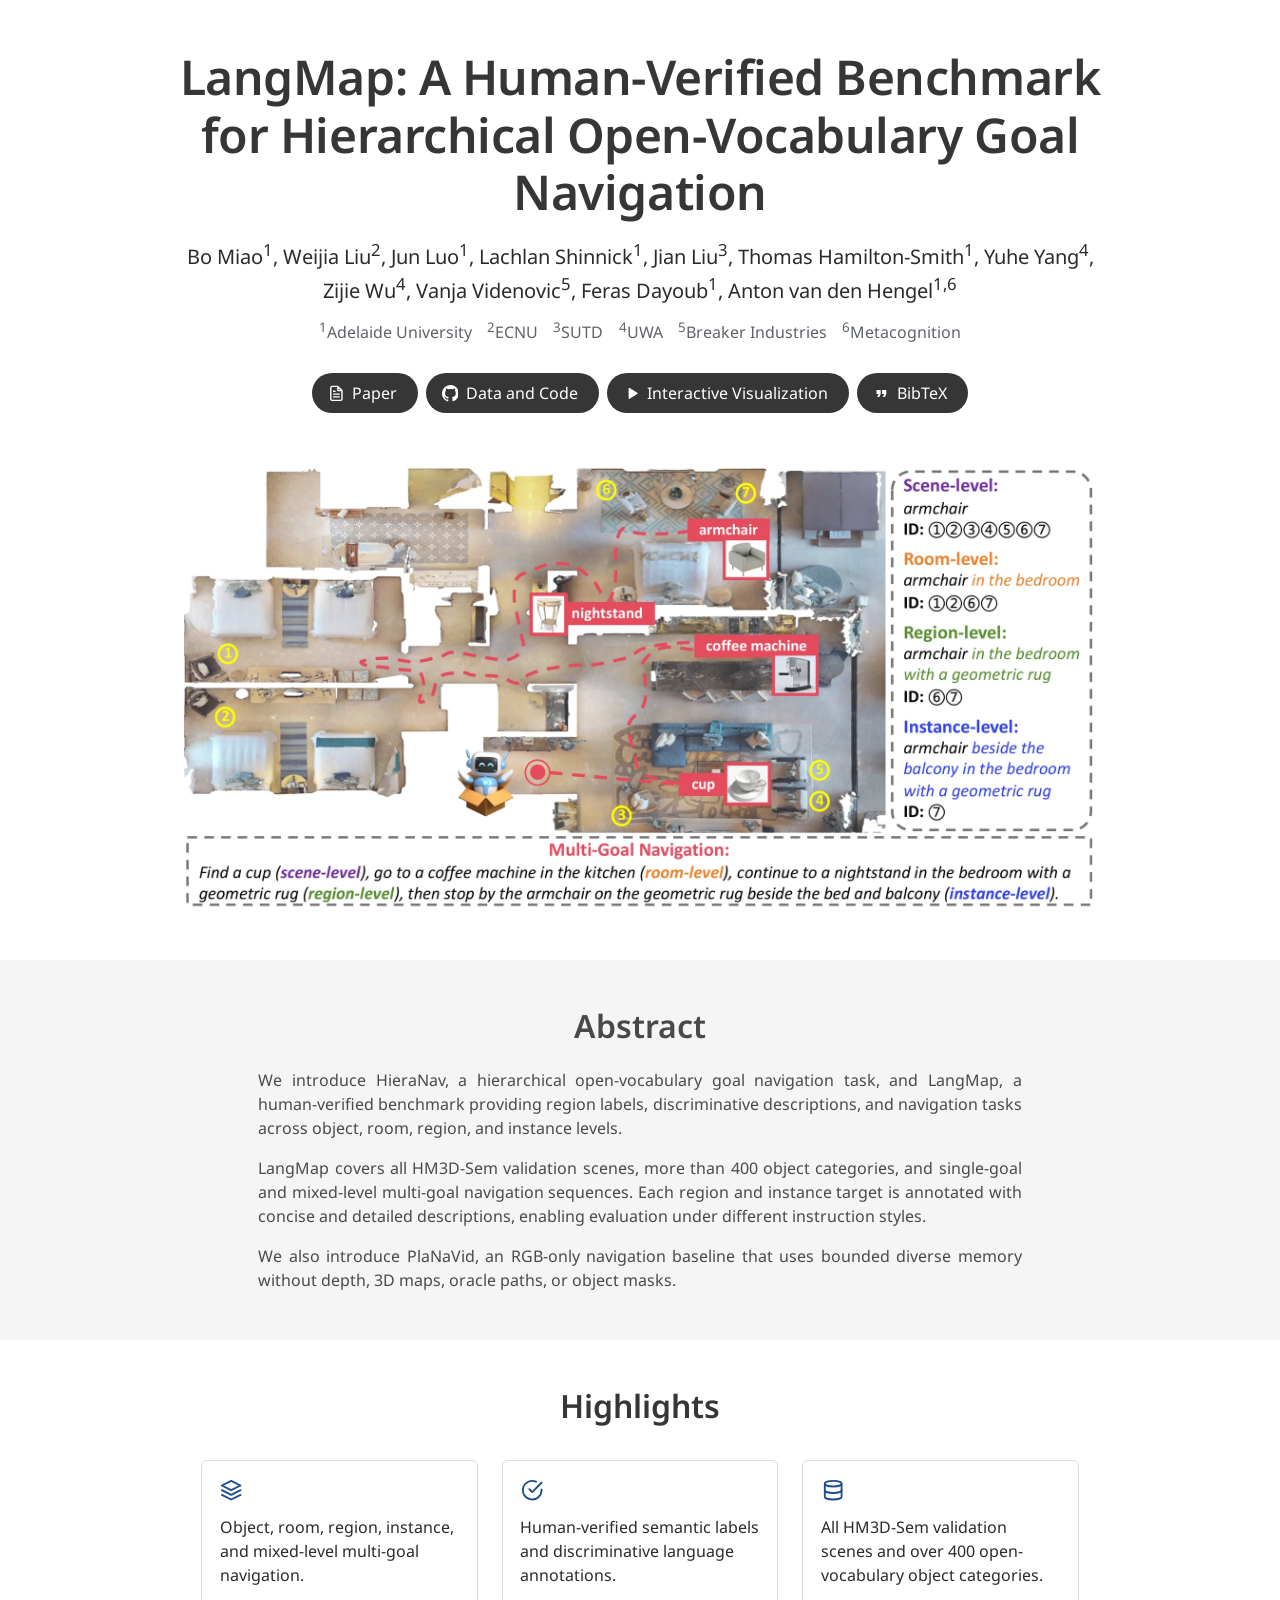
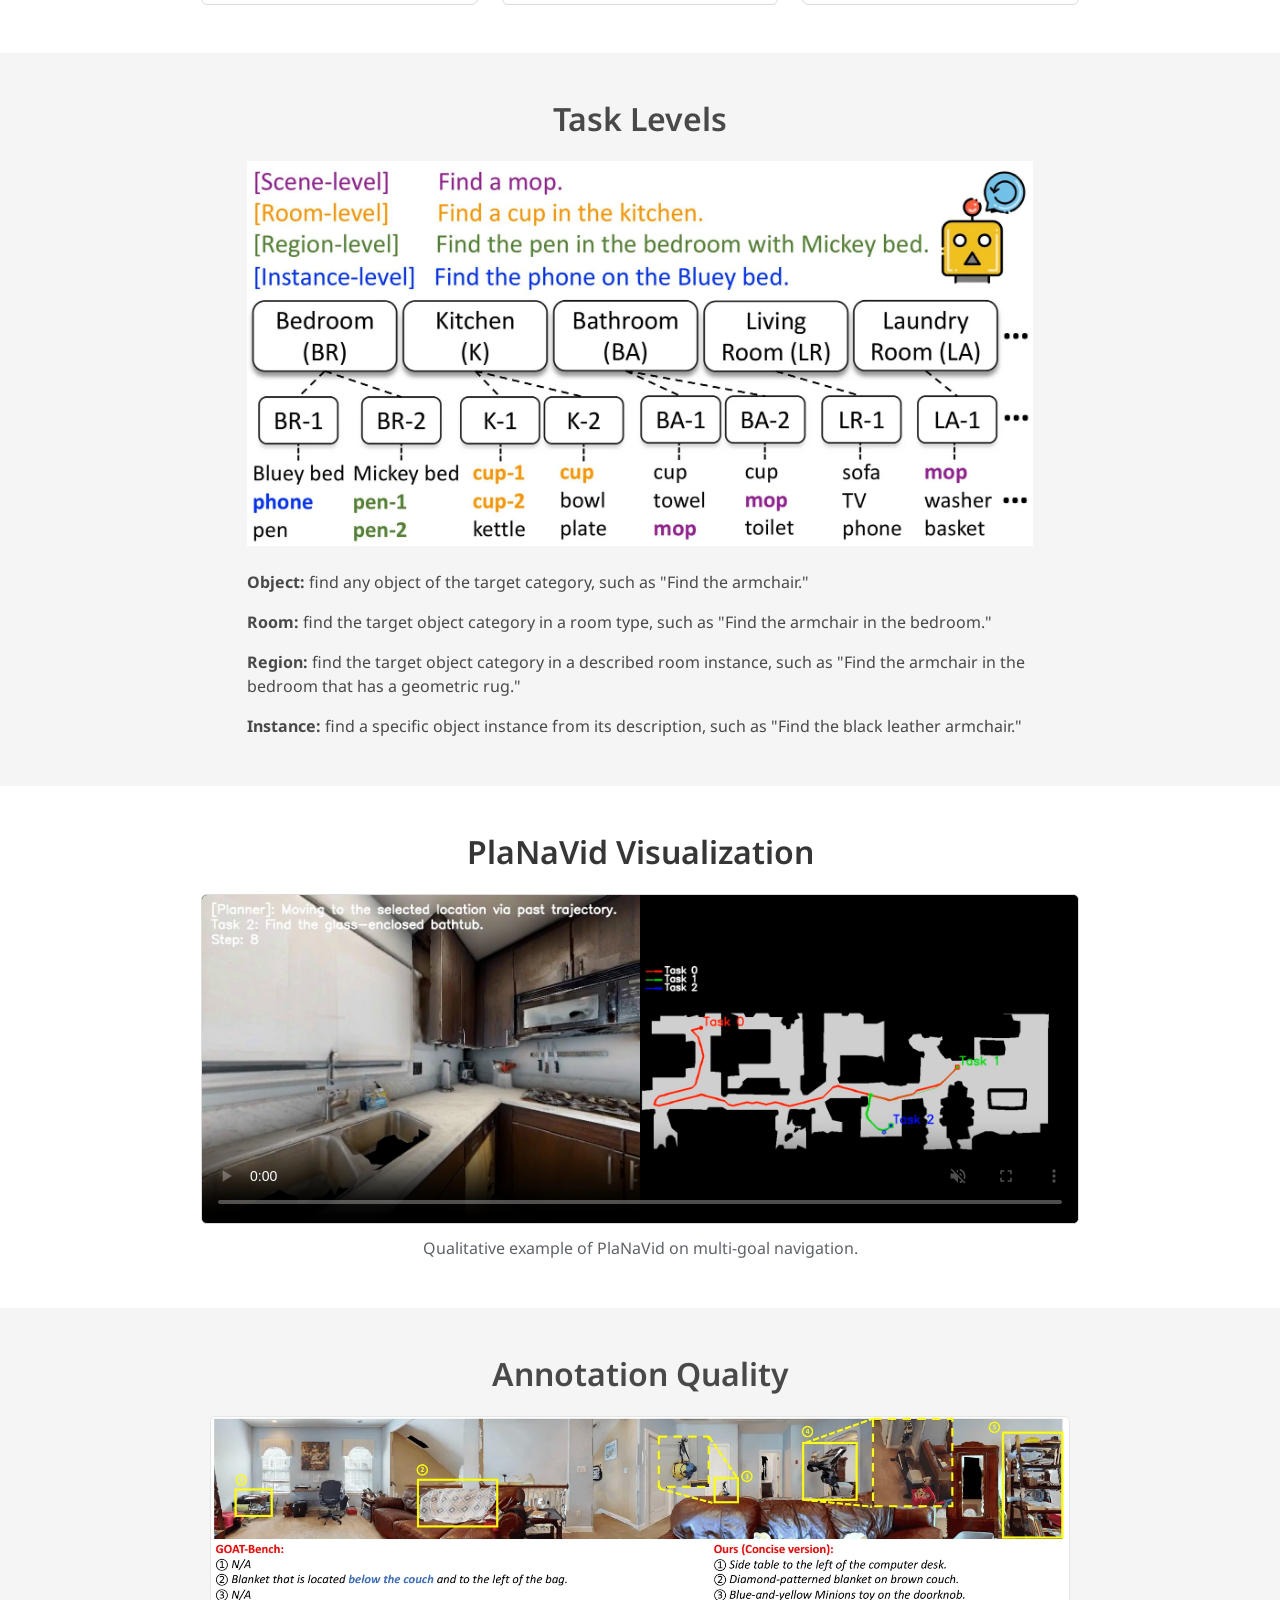
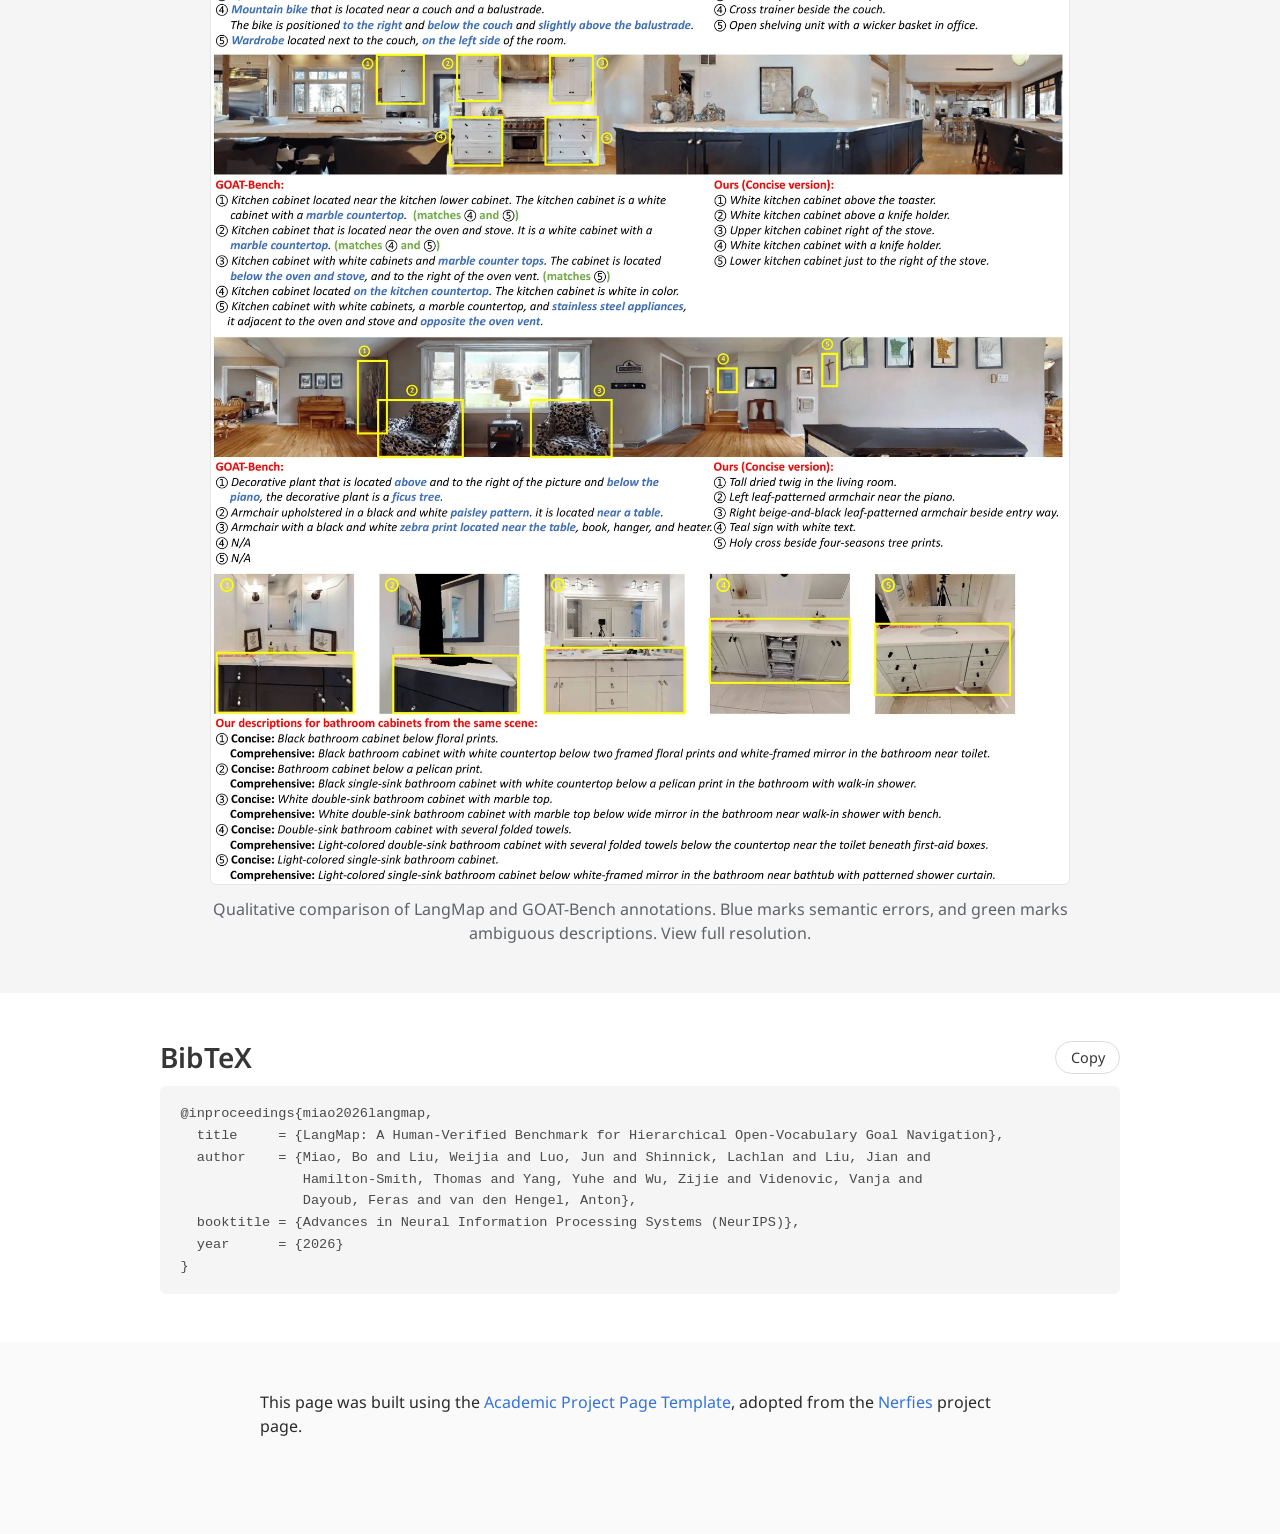
==== LangMap/index.html @ 851e7e98 "LangMap: use the camera-ready framework figure" ====
<!DOCTYPE html>
<html lang="en">
<head>
  <!-- Google Analytics (GA4) -->
  <script async src="https://www.googletagmanager.com/gtag/js?id=G-L6Q7L7H17G"></script>
  <script>
    window.dataLayer = window.dataLayer || [];
    function gtag(){dataLayer.push(arguments);}
    gtag('js', new Date());
    gtag('config', 'G-L6Q7L7H17G');
  </script>

  <meta charset="utf-8">
  <meta name="viewport" content="width=device-width, initial-scale=1">
  <meta name="description" content="LangMap (NeurIPS 2026) is a human-verified benchmark for hierarchical open-vocabulary goal navigation across object, room, region, and instance levels.">
  <meta name="keywords" content="LangMap, HieraNav, hierarchical goal navigation, open-vocabulary navigation, embodied AI, visual navigation, HM3D, NeurIPS 2026">
  <link rel="canonical" href="https://bo-miao.github.io/LangMap/">
  <meta property="og:type" content="website">
  <meta property="og:title" content="LangMap: A Human-Verified Benchmark for Hierarchical Open-Vocabulary Goal Navigation">
  <meta property="og:description" content="NeurIPS 2026. Human-verified language annotations and navigation tasks for hierarchical open-vocabulary goal navigation.">
  <meta property="og:url" content="https://bo-miao.github.io/LangMap/">
  <meta property="og:image" content="https://bo-miao.github.io/LangMap/static/images/og_langmap.jpg">
  <meta property="og:image:width" content="1200">
  <meta property="og:image:height" content="630">
  <meta name="twitter:title" content="LangMap: A Human-Verified Benchmark for Hierarchical Open-Vocabulary Goal Navigation">
  <meta name="twitter:description" content="NeurIPS 2026. Human-verified language annotations and navigation tasks for hierarchical open-vocabulary goal navigation.">
  <meta name="twitter:image" content="https://bo-miao.github.io/LangMap/static/images/og_langmap.jpg">
  <meta name="twitter:card" content="summary_large_image">

  <title>LangMap: A Human-Verified Benchmark for Hierarchical Open-Vocabulary Goal Navigation</title>
  <link href="https://fonts.googleapis.com/css?family=Google+Sans|Noto+Sans|Castoro" rel="stylesheet">
  <link rel="stylesheet" href="static/css/bulma.min.css">
  <link rel="stylesheet" href="static/css/index.css">
</head>
<body>
  <section class="hero publication-header">
    <div class="hero-body">
      <div class="container is-max-desktop">
        <div class="columns is-centered">
          <div class="column has-text-centered">
            <h1 class="title is-1 publication-title">LangMap: A Human-Verified Benchmark for Hierarchical Open-Vocabulary Goal Navigation</h1>

            <div class="is-size-5 publication-authors">
              <span class="author-block">Bo Miao<sup>1</sup>,</span>
              <span class="author-block">Weijia Liu<sup>2</sup>,</span>
              <span class="author-block">Jun Luo<sup>1</sup>,</span>
              <span class="author-block">Lachlan Shinnick<sup>1</sup>,</span>
              <span class="author-block">Jian Liu<sup>3</sup>,</span>
              <span class="author-block">Thomas Hamilton-Smith<sup>1</sup>,</span>
              <span class="author-block">Yuhe Yang<sup>4</sup>,</span>
              <span class="author-block">Zijie Wu<sup>4</sup>,</span>
              <span class="author-block">Vanja Videnovic<sup>5</sup>,</span>
              <span class="author-block">Feras Dayoub<sup>1</sup>,</span>
              <span class="author-block">Anton van den Hengel<sup>1,6</sup></span>
            </div>

            <div class="is-size-6 publication-authors affiliations">
              <span class="author-block"><sup>1</sup>Adelaide University</span>
              <span class="author-block"><sup>2</sup>ECNU</span>
              <span class="author-block"><sup>3</sup>SUTD</span>
              <span class="author-block"><sup>4</sup>UWA</span>
              <span class="author-block"><sup>5</sup>Breaker Industries</span>
              <span class="author-block"><sup>6</sup>Metacognition</span>
            </div>

            <div class="publication-links">
              <span class="link-block">
                <a href="https://arxiv.org/abs/2602.02220" target="_blank" rel="noopener" class="button is-normal is-rounded is-dark">
                  <span class="icon"><svg viewBox="0 0 24 24" aria-hidden="true"><path fill="none" stroke="currentColor" stroke-width="2" stroke-linecap="round" stroke-linejoin="round" d="M14 2H6a2 2 0 0 0-2 2v16a2 2 0 0 0 2 2h12a2 2 0 0 0 2-2V8zM14 2v6h6M16 13H8M16 17H8M10 9H8"/></svg></span>
                  <span>Paper</span>
                </a>
              </span>
              <span class="link-block">
                <a href="https://github.com/bo-miao/LangMap" target="_blank" rel="noopener" class="button is-normal is-rounded is-dark">
                  <span class="icon"><svg viewBox="0 0 16 16" aria-hidden="true"><path fill="currentColor" d="M8 0C3.58 0 0 3.58 0 8c0 3.54 2.29 6.53 5.47 7.59.4.07.55-.17.55-.38 0-.19-.01-.82-.01-1.49-2.01.37-2.53-.49-2.69-.94-.09-.23-.48-.94-.82-1.13-.28-.15-.68-.52-.01-.53.63-.01 1.08.58 1.23.82.72 1.21 1.87.87 2.33.66.07-.52.28-.87.51-1.07-1.78-.2-3.64-.89-3.64-3.95 0-.87.31-1.59.82-2.15-.08-.2-.36-1.02.08-2.12 0 0 .67-.21 2.2.82.64-.18 1.32-.27 2-.27.68 0 1.36.09 2 .27 1.53-1.04 2.2-.82 2.2-.82.44 1.1.16 1.92.08 2.12.51.56.82 1.27.82 2.15 0 3.07-1.87 3.75-3.65 3.95.29.25.54.73.54 1.48 0 1.07-.01 1.93-.01 2.2 0 .21.15.46.55.38A8.013 8.013 0 0 0 16 8c0-4.42-3.58-8-8-8Z"/></svg></span>
                  <span>Data and Code</span>
                </a>
              </span>
              <span class="link-block">
                <a href="https://huggingface.co/spaces/bo-miao/LangMap" target="_blank" rel="noopener" class="button is-normal is-rounded is-dark">
                  <span class="icon"><svg viewBox="0 0 24 24" aria-hidden="true"><path fill="currentColor" d="M8 5.14v13.72a1 1 0 0 0 1.52.85l10.9-6.86a1 1 0 0 0 0-1.7L9.52 4.29A1 1 0 0 0 8 5.14Z"/></svg></span>
                  <span>Interactive Visualization</span>
                </a>
              </span>
              <span class="link-block">
                <a href="#BibTeX" class="button is-normal is-rounded is-dark">
                  <span class="icon"><svg viewBox="0 0 24 24" aria-hidden="true"><path fill="currentColor" d="M6 17h3l2-4V7H5v6h3l-2 4Zm8 0h3l2-4V7h-6v6h3l-2 4Z"/></svg></span>
                  <span>BibTeX</span>
                </a>
              </span>
            </div>
          </div>
        </div>
      </div>
    </div>
  </section>

  <section class="hero teaser">
    <div class="container is-max-desktop">
      <div class="hero-body">
        <img src="./static/images/hieranav_framework.webp" class="interpolation-image" width="1920" height="938" alt="LangMap and HieraNav benchmark framework">
      </div>
    </div>
  </section>

  <section class="section hero is-light">
    <div class="container is-max-desktop">
      <div class="columns is-centered has-text-centered">
        <div class="column is-four-fifths">
          <h2 class="title is-3">Abstract</h2>
          <div class="content has-text-justified">
            <p>
              We introduce HieraNav, a hierarchical open-vocabulary goal navigation task, and LangMap, a human-verified benchmark providing region labels, discriminative descriptions, and navigation tasks across object, room, region, and instance levels.
            </p>
            <p>
              LangMap covers all HM3D-Sem validation scenes, more than 400 object categories, and single-goal and mixed-level multi-goal navigation sequences. Each region and instance target is annotated with concise and detailed descriptions, enabling evaluation under different instruction styles.
            </p>
            <p>
              We also introduce PlaNaVid, an RGB-only navigation baseline that uses bounded diverse memory without depth, 3D maps, oracle paths, or object masks.
            </p>
          </div>
        </div>
      </div>
    </div>
  </section>

  <section class="section">
    <div class="container is-max-desktop">
      <div class="columns is-centered has-text-centered">
        <div class="column is-11">
          <h2 class="title is-3">Highlights</h2>
          <div class="columns highlight-grid">
            <div class="column">
              <div class="highlight-item">
                <span class="icon"><svg viewBox="0 0 24 24" aria-hidden="true"><path fill="none" stroke="currentColor" stroke-width="2" stroke-linecap="round" stroke-linejoin="round" d="m12 2 10 5-10 5L2 7l10-5ZM2 17l10 5 10-5M2 12l10 5 10-5"/></svg></span>
                <p>Object, room, region, instance, and mixed-level multi-goal navigation.</p>
              </div>
            </div>
            <div class="column">
              <div class="highlight-item">
                <span class="icon"><svg viewBox="0 0 24 24" aria-hidden="true"><path fill="none" stroke="currentColor" stroke-width="2" stroke-linecap="round" stroke-linejoin="round" d="M22 11.08V12a10 10 0 1 1-5.93-9.14M22 4 12 14.01l-3-3"/></svg></span>
                <p>Human-verified semantic labels and discriminative language annotations.</p>
              </div>
            </div>
            <div class="column">
              <div class="highlight-item">
                <span class="icon"><svg viewBox="0 0 24 24" aria-hidden="true"><g fill="none" stroke="currentColor" stroke-width="2" stroke-linecap="round" stroke-linejoin="round"><ellipse cx="12" cy="5" rx="9" ry="3"/><path d="M21 12c0 1.66-4 3-9 3s-9-1.34-9-3"/><path d="M3 5v14c0 1.66 4 3 9 3s9-1.34 9-3V5"/></g></svg></span>
                <p>All HM3D-Sem validation scenes and over 400 open-vocabulary object categories.</p>
              </div>
            </div>
          </div>
        </div>
      </div>
    </div>
  </section>

  <section class="section hero is-light">
    <div class="container is-max-desktop">
      <div class="columns is-centered has-text-centered">
        <div class="column is-11">
          <h2 class="title is-3">Task Levels</h2>
          <img src="./static/images/Fig1_demo.webp" class="interpolation-image task-demo" width="1720" height="841" loading="lazy" alt="Examples of object, room, region, and instance navigation goals">
          <div class="content has-text-left task-list">
            <p><strong>Object:</strong> find any object of the target category, such as "Find the armchair."</p>
            <p><strong>Room:</strong> find the target object category in a room type, such as "Find the armchair in the bedroom."</p>
            <p><strong>Region:</strong> find the target object category in a described room instance, such as "Find the armchair in the bedroom that has a geometric rug."</p>
            <p><strong>Instance:</strong> find a specific object instance from its description, such as "Find the black leather armchair."</p>
          </div>
        </div>
      </div>
    </div>
  </section>

  <section class="section">
    <div class="container is-max-desktop">
      <div class="columns is-centered has-text-centered">
        <div class="column is-11">
          <h2 class="title is-3">PlaNaVid Visualization</h2>
          <video class="planavid-video" controls muted loop playsinline preload="metadata" poster="./static/images/planavid_poster.jpg" width="1920" height="720">
            <source src="./static/videos/PlaNaVid_Multigoal_Navigation.mp4" type="video/mp4">
          </video>
          <p class="is-size-6 mt-3 caption">
            Qualitative example of PlaNaVid on multi-goal navigation.
          </p>
        </div>
      </div>
    </div>
  </section>

  <section class="section hero is-light">
    <div class="container is-max-desktop">
      <div class="columns is-centered has-text-centered">
        <div class="column is-11">
          <h2 class="title is-3">Annotation Quality</h2>
          <figure class="comparison-figure">
            <a href="./static/images/goat_bench_error.png" target="_blank" rel="noopener" title="Open full-resolution figure">
              <img src="./static/images/goat_bench_error.webp" class="interpolation-image comparison-image" width="1600" height="1990" loading="lazy" alt="Qualitative comparison between LangMap and GOAT-Bench annotations">
            </a>
            <figcaption class="is-size-6 mt-3 caption">
              Qualitative comparison of LangMap and GOAT-Bench annotations. Blue marks semantic errors, and green marks ambiguous descriptions.
              <a href="./static/images/goat_bench_error.png" target="_blank" rel="noopener">View full resolution</a>.
            </figcaption>
          </figure>
        </div>
      </div>
    </div>
  </section>

  <section class="section" id="BibTeX">
    <div class="container is-max-desktop content">
      <div class="bibtex-head">
        <h2 class="title">BibTeX</h2>
        <button class="copy-button" type="button" data-copy-target="bibtex-code">Copy</button>
      </div>
      <pre class="bibtex"><code id="bibtex-code">@inproceedings{miao2026langmap,
  title     = {LangMap: A Human-Verified Benchmark for Hierarchical Open-Vocabulary Goal Navigation},
  author    = {Miao, Bo and Liu, Weijia and Luo, Jun and Shinnick, Lachlan and Liu, Jian and
               Hamilton-Smith, Thomas and Yang, Yuhe and Wu, Zijie and Videnovic, Vanja and
               Dayoub, Feras and van den Hengel, Anton},
  booktitle = {Advances in Neural Information Processing Systems (NeurIPS)},
  year      = {2026}
}</code></pre>
    </div>
  </section>

  <footer class="footer">
    <div class="container">
      <div class="columns is-centered">
        <div class="column is-8">
          <div class="content">
            <p>
              This page was built using the <a href="https://github.com/eliahuhorwitz/Academic-project-page-template" target="_blank" rel="noopener">Academic Project Page Template</a>, adopted from the <a href="https://nerfies.github.io" target="_blank" rel="noopener">Nerfies</a> project page.
            </p>
          </div>
        </div>
      </div>
    </div>
  </footer>

  <script>
    // Copy the BibTeX entry to the clipboard.
    document.querySelectorAll('[data-copy-target]').forEach(function (button) {
      button.addEventListener('click', function () {
        var text = document.getElementById(button.getAttribute('data-copy-target')).textContent;
        var done = function () {
          button.textContent = 'Copied';
          setTimeout(function () { button.textContent = 'Copy'; }, 1500);
        };
        if (navigator.clipboard && window.isSecureContext) {
          navigator.clipboard.writeText(text).then(done);
        } else {
          var area = document.createElement('textarea');
          area.value = text; document.body.appendChild(area); area.select();
          document.execCommand('copy'); document.body.removeChild(area); done();
        }
      });
    });
  </script>
</body>
</html>
---- LangMap/static/css/index.css ----
body {
  font-family: 'Noto Sans', sans-serif;
  color: #2b2b2b;
}

/* ---------- Header ---------- */
.publication-title,
.publication-authors,
.teaser {
  font-family: 'Google Sans', 'Noto Sans', sans-serif;
}

.publication-title {
  line-height: 1.2;
  letter-spacing: -0.01em;
  margin-bottom: 1rem !important;
}

.venue-badge {
  display: inline-block;
  margin: 0 0 1.25rem;
  padding: 0.3rem 1rem;
  border-radius: 999px;
  background: #eef3fb;
  color: #1d4e89;
  font-family: 'Google Sans', 'Noto Sans', sans-serif;
  font-size: 1.05rem;
  font-weight: 600;
}

.author-block {
  display: inline-block;
}

.affiliations {
  margin-top: 0.75rem;
  margin-bottom: 1.5rem;
  color: #5f6368;
}

.affiliations .author-block {
  margin-left: 0.35rem;
  margin-right: 0.35rem;
}

.link-block a {
  margin: 5px 2px;
}

.link-block .icon svg {
  width: 1.05em;
  height: 1.05em;
}

/* ---------- Figures ---------- */
.teaser .hero-body {
  padding-top: 0;
  padding-bottom: 3rem;
}

.interpolation-image {
  display: block;
  width: 100%;
  height: auto;
  margin: 0 auto;
}

.task-demo {
  max-width: 860px;
  margin-bottom: 1.5rem;
}

.task-list {
  max-width: 820px;
  margin-left: auto;
  margin-right: auto;
}

.planavid-video {
  display: block;
  width: 100%;
  height: auto;
  border: 1px solid #dbdbdb;
  border-radius: 6px;
  background: #000000;
}

.comparison-figure {
  margin: 0;
}

.comparison-image {
  max-width: 860px;
  border: 1px solid #e5e5e5;
  border-radius: 6px;
  cursor: zoom-in;
}

.caption {
  color: #5f6368;
}

/* ---------- Highlights ---------- */
.highlight-grid {
  margin-top: 1rem;
}

.highlight-item {
  height: 100%;
  border: 1px solid #dbdbdb;
  border-radius: 6px;
  padding: 1.1rem;
  text-align: left;
  background: #ffffff;
}

.highlight-item .icon {
  color: #1d4e89;
  margin-bottom: 0.75rem;
}

.highlight-item .icon svg {
  width: 1.4em;
  height: 1.4em;
}

.highlight-item p {
  margin-bottom: 0;
}

/* ---------- BibTeX ---------- */
.bibtex-head {
  display: flex;
  align-items: center;
  justify-content: space-between;
  gap: 1rem;
  margin-bottom: 0.75rem;
}

.bibtex-head .title {
  margin-bottom: 0 !important;
}

.copy-button {
  font: inherit;
  font-size: 0.9rem;
  padding: 0.3rem 0.9rem;
  border: 1px solid #dbdbdb;
  border-radius: 999px;
  background: #ffffff;
  color: #363636;
  cursor: pointer;
}

.copy-button:hover {
  border-color: #b5b5b5;
}

pre.bibtex {
  white-space: pre-wrap;
  word-break: break-word;
  font-size: 0.85rem;
  line-height: 1.6;
  border-radius: 6px;
}

/* ---------- Small screens ---------- */
@media (max-width: 768px) {
  .publication-title {
    font-size: 1.65rem !important;
  }
  .venue-badge {
    font-size: 0.95rem;
  }
  .content.has-text-justified {
    text-align: left !important;
  }
}
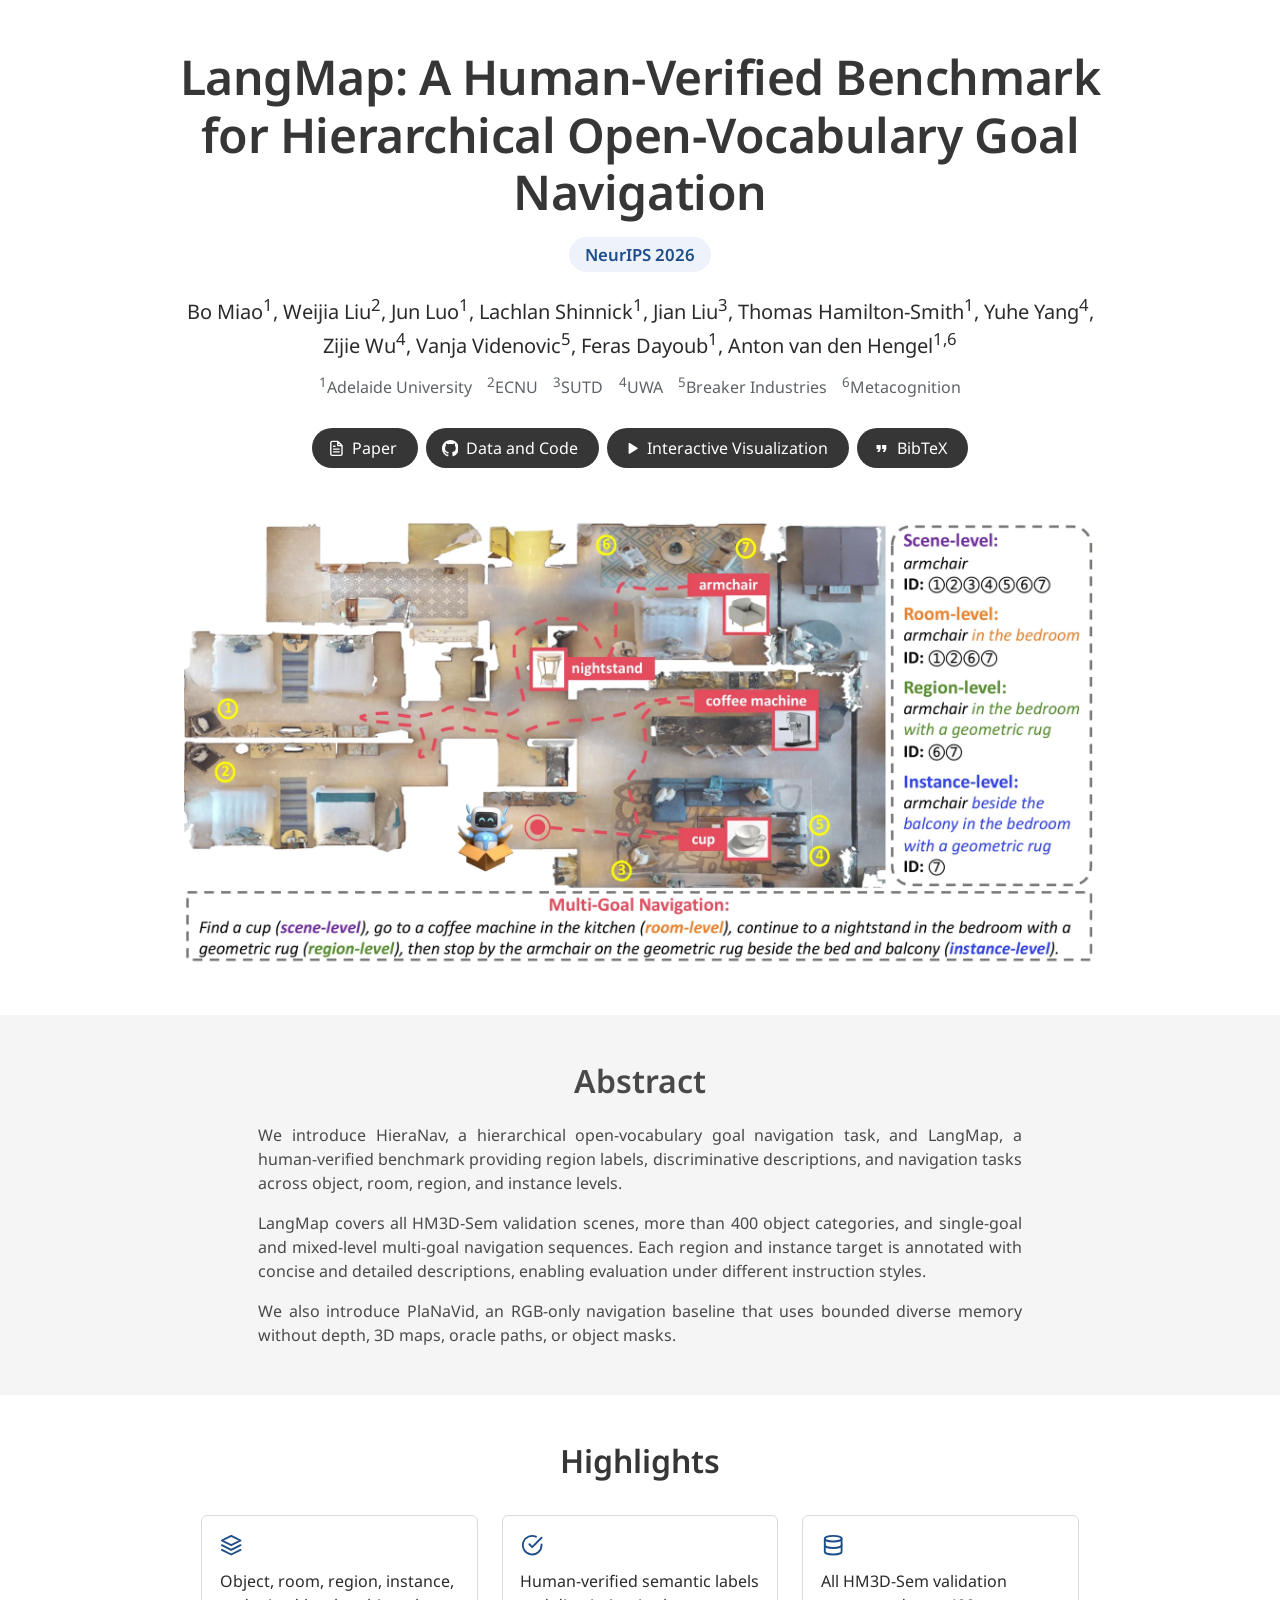
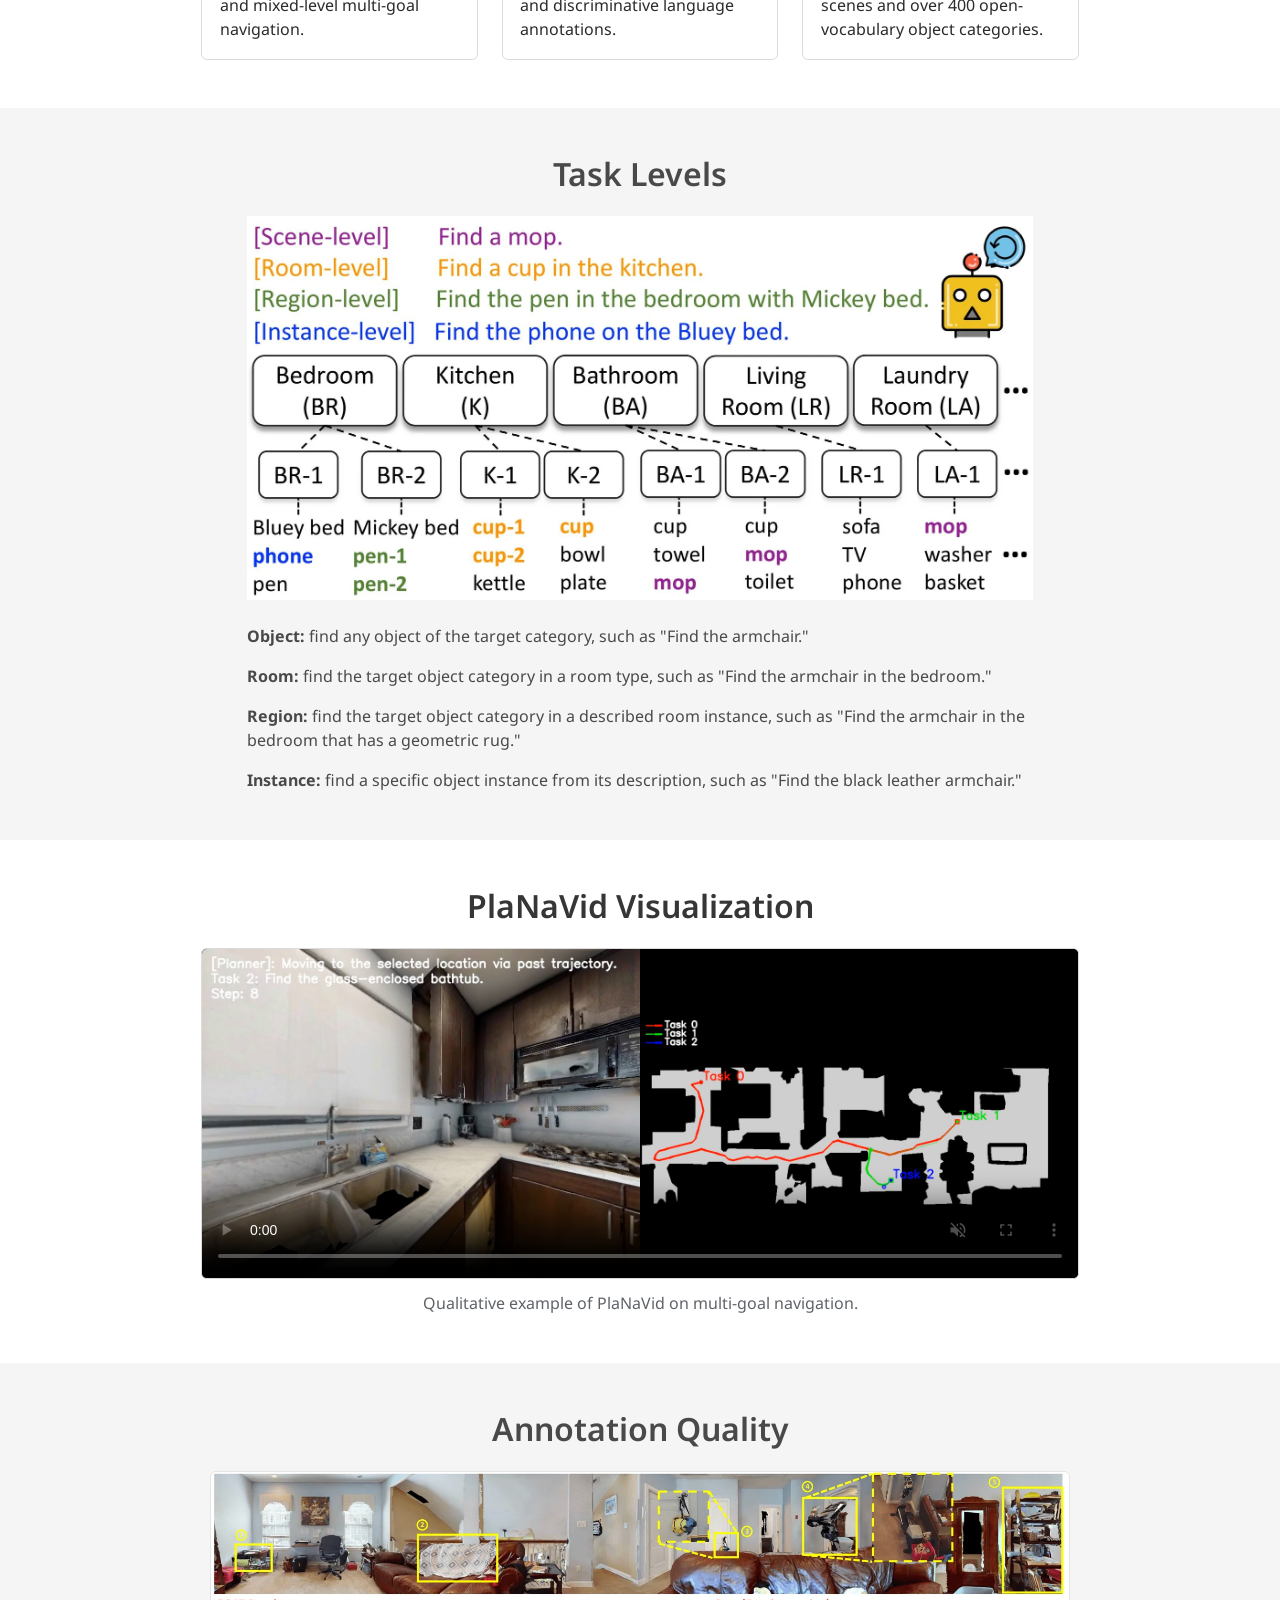
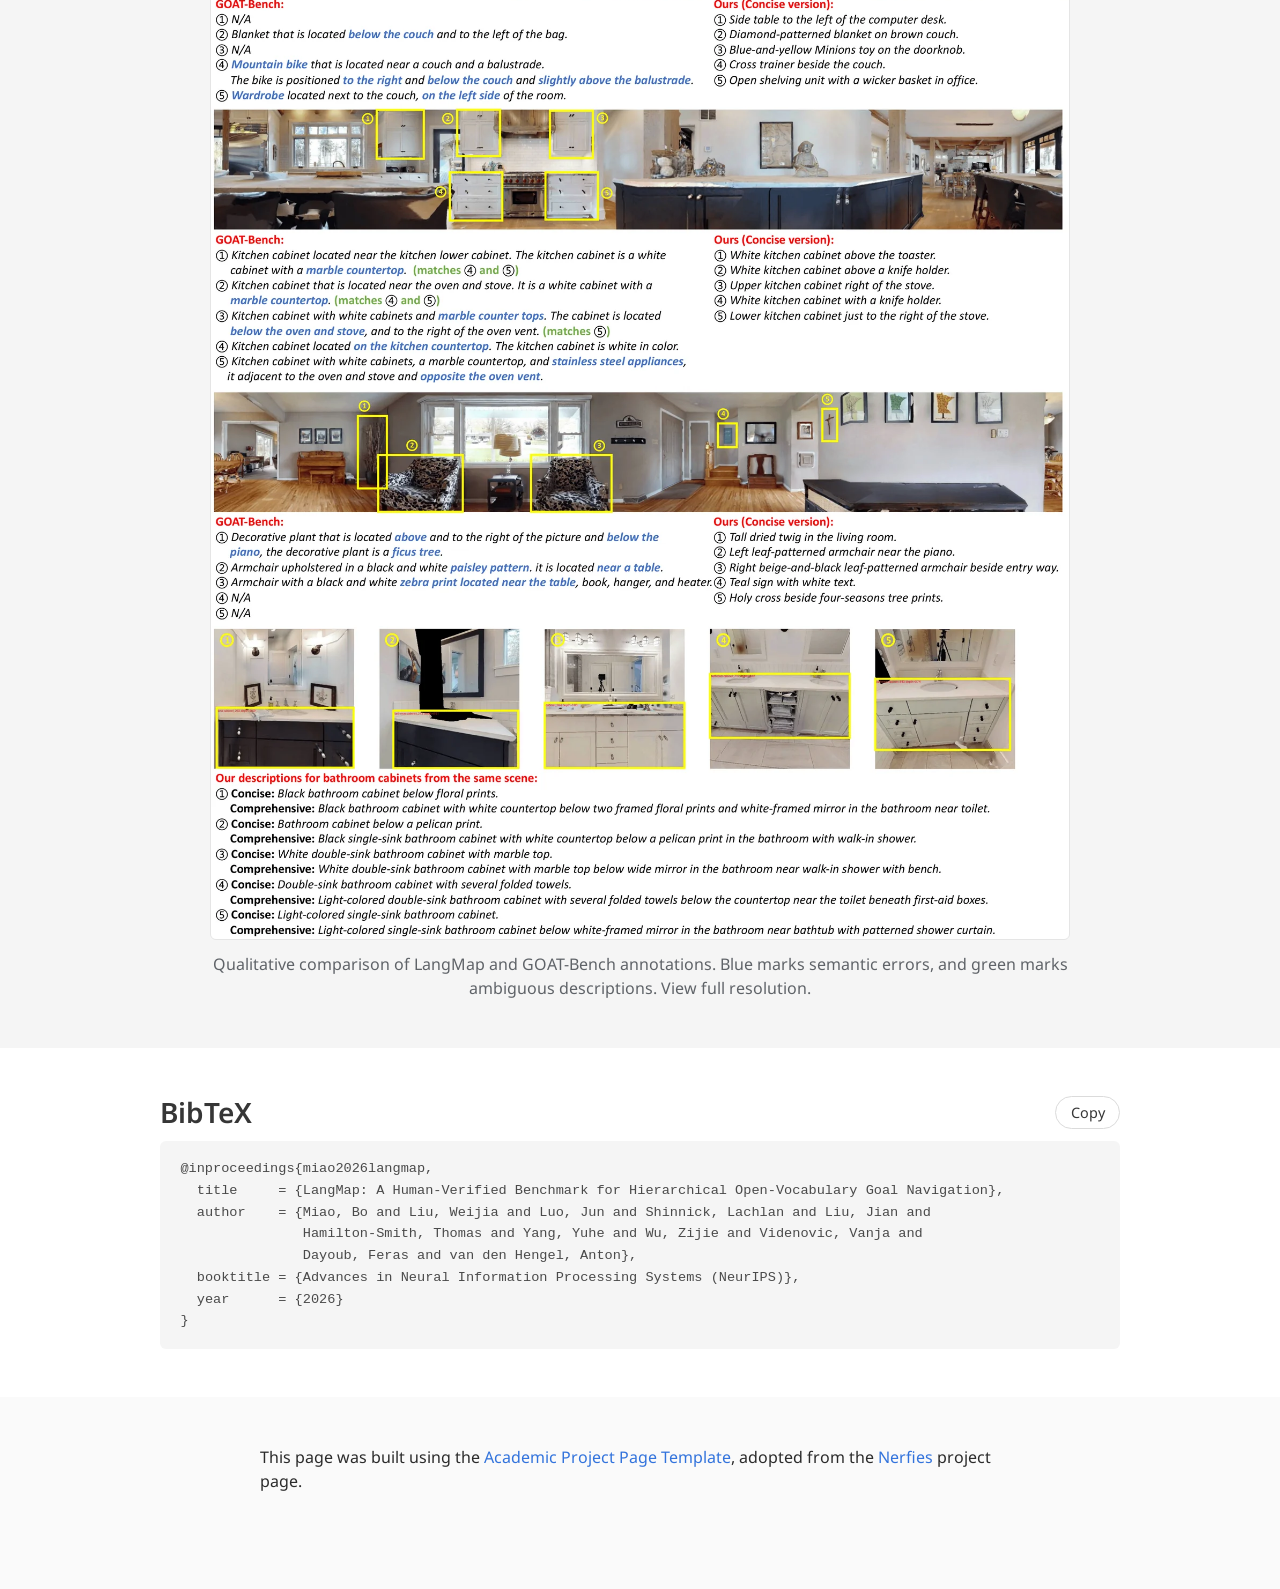
==== commit 12c7c1b0: "LangMap: add the NeurIPS 2026 venue badge back" ====
--- a/LangMap/index.html
+++ b/LangMap/index.html
@@ -39,6 +39,8 @@
         <div class="columns is-centered">
           <div class="column has-text-centered">
             <h1 class="title is-1 publication-title">LangMap: A Human-Verified Benchmark for Hierarchical Open-Vocabulary Goal Navigation</h1>
+
+            <p class="venue-badge">NeurIPS 2026</p>
 
             <div class="is-size-5 publication-authors">
               <span class="author-block">Bo Miao<sup>1</sup>,</span>
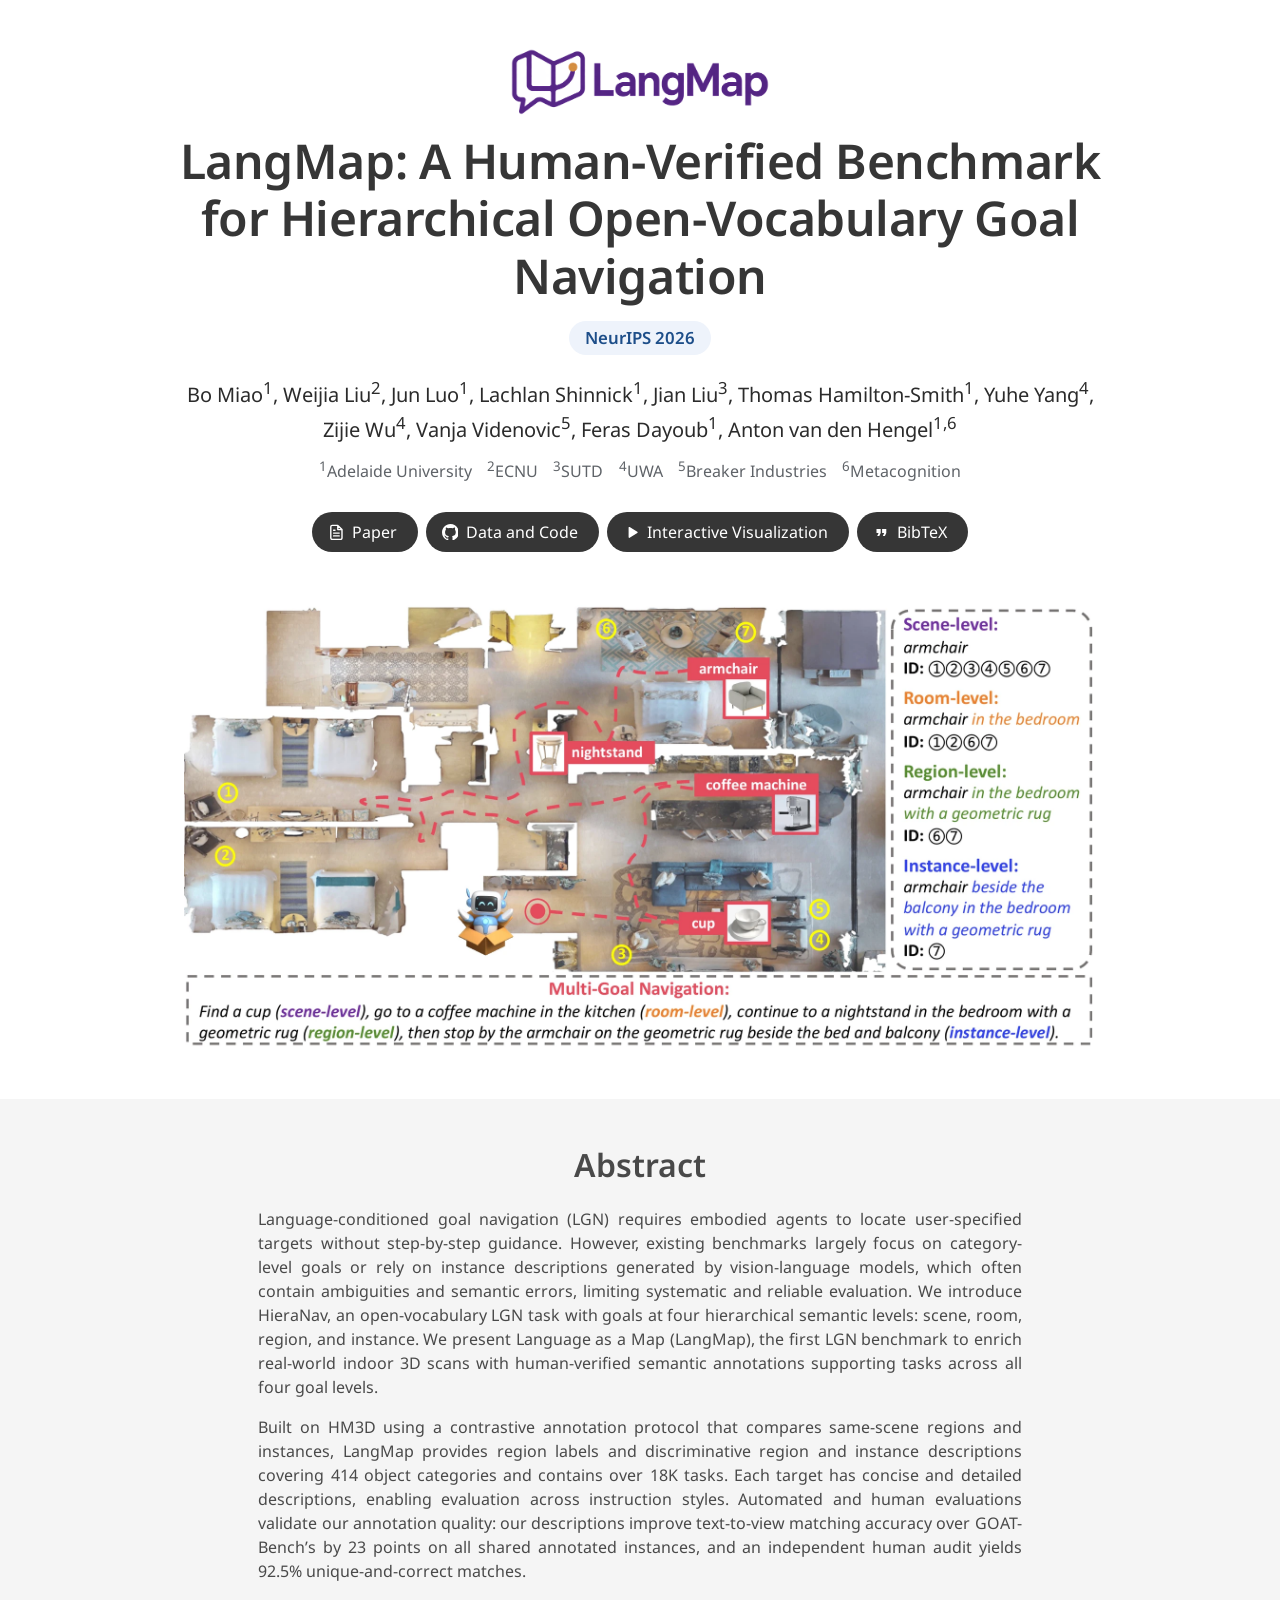
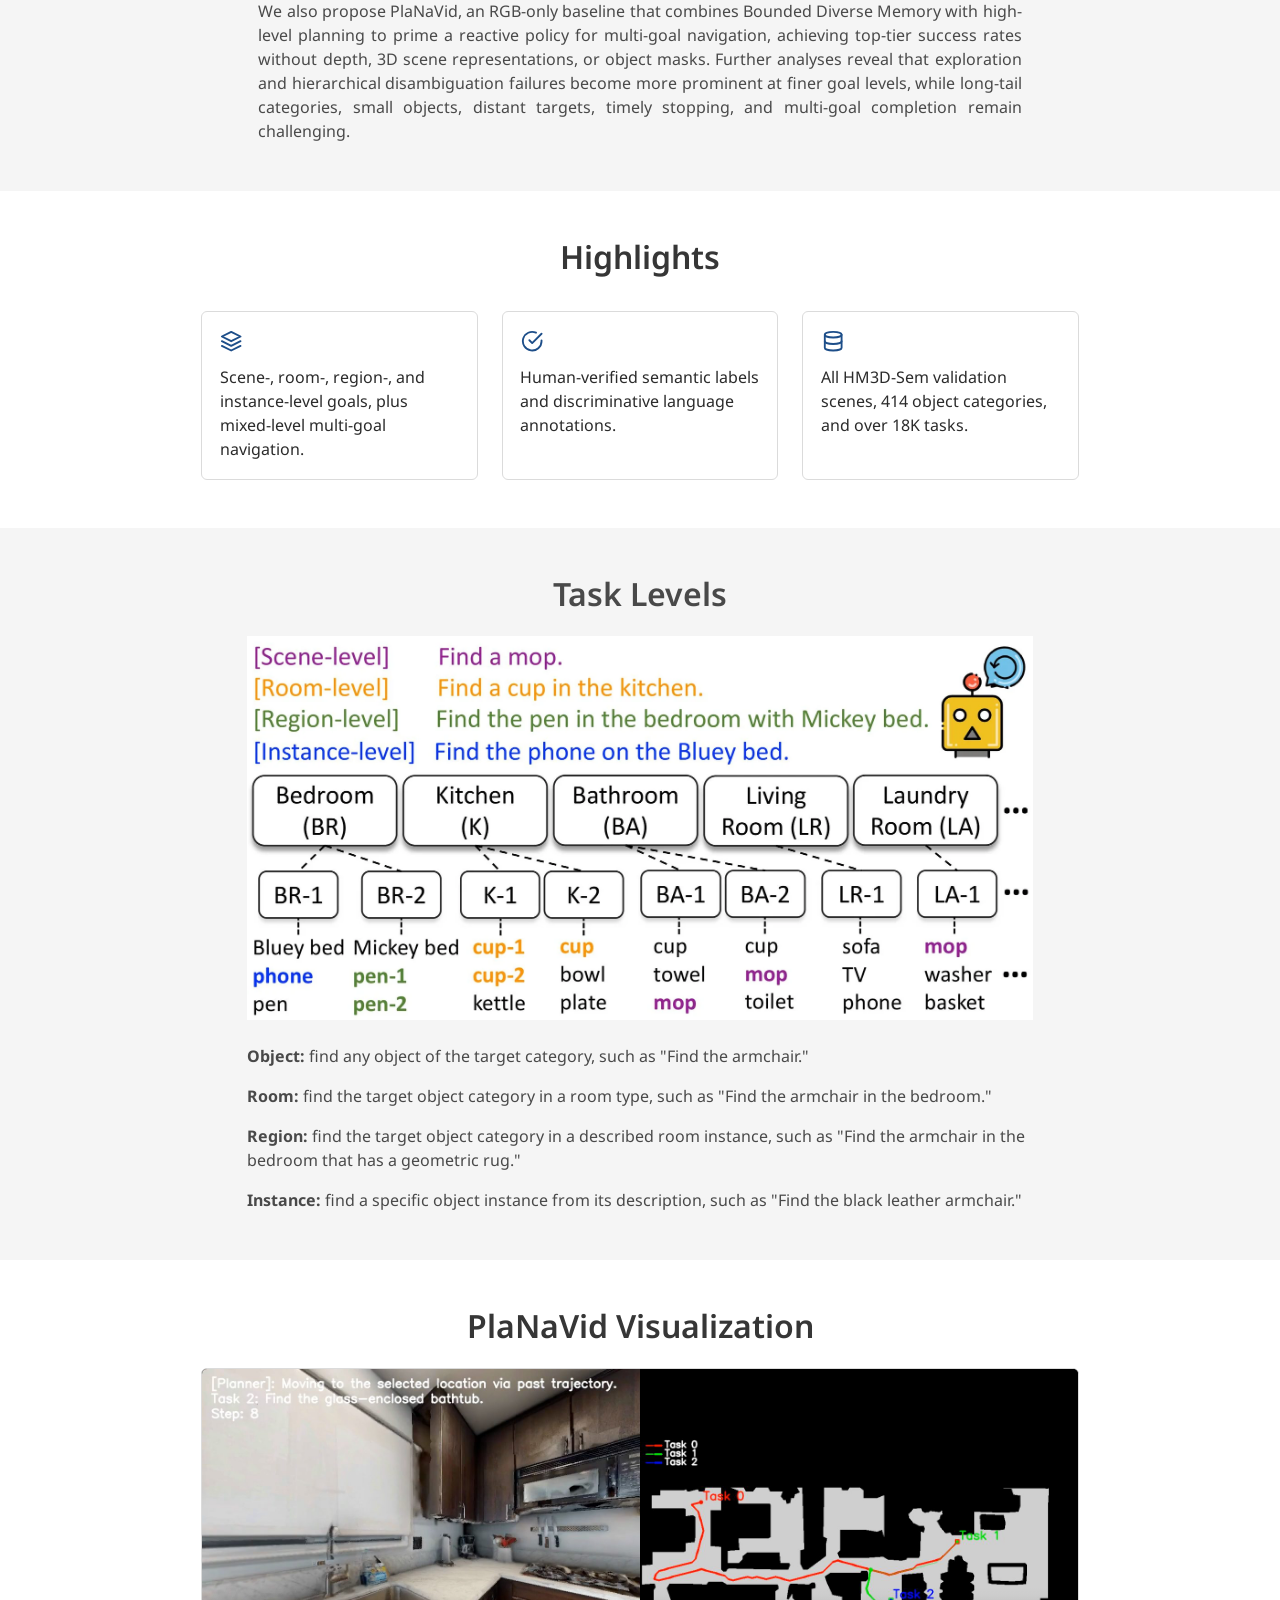
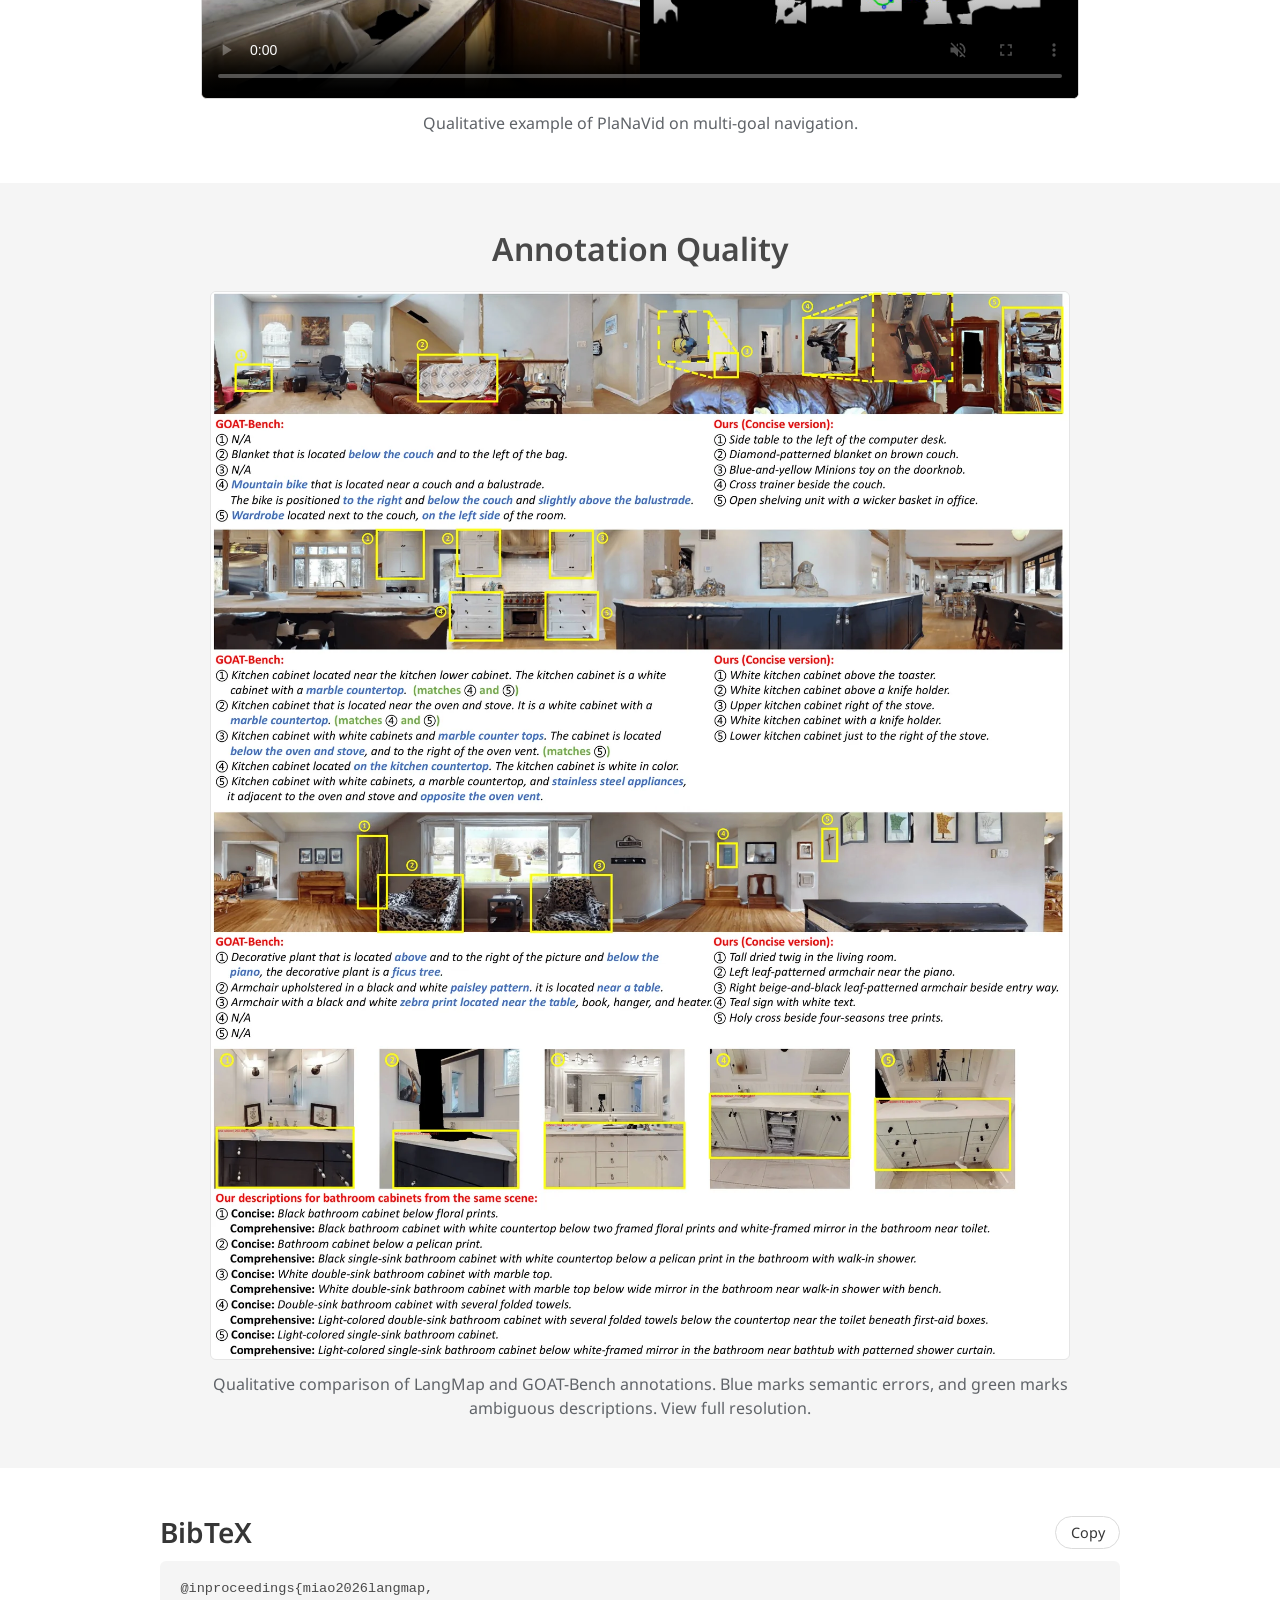
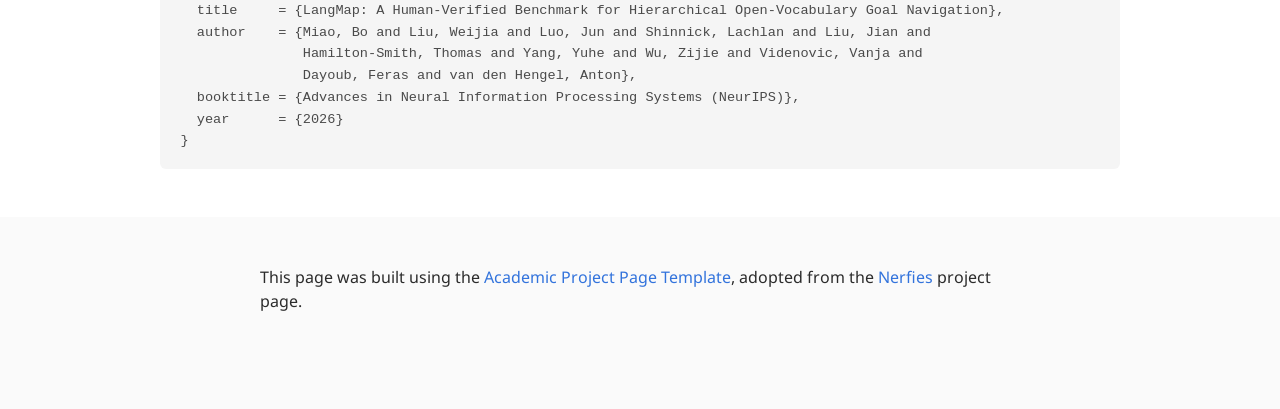
==== commit fed6f0cd: "LangMap: add logo, camera-ready abstract, and updated highlights" ====
--- a/LangMap/index.html
+++ b/LangMap/index.html
@@ -38,6 +38,7 @@
       <div class="container is-max-desktop">
         <div class="columns is-centered">
           <div class="column has-text-centered">
+            <img src="./static/images/langmap_logo.png" class="publication-logo" width="640" height="167" alt="LangMap logo">
             <h1 class="title is-1 publication-title">LangMap: A Human-Verified Benchmark for Hierarchical Open-Vocabulary Goal Navigation</h1>
 
             <p class="venue-badge">NeurIPS 2026</p>
@@ -112,13 +113,13 @@
           <h2 class="title is-3">Abstract</h2>
           <div class="content has-text-justified">
             <p>
-              We introduce HieraNav, a hierarchical open-vocabulary goal navigation task, and LangMap, a human-verified benchmark providing region labels, discriminative descriptions, and navigation tasks across object, room, region, and instance levels.
-            </p>
-            <p>
-              LangMap covers all HM3D-Sem validation scenes, more than 400 object categories, and single-goal and mixed-level multi-goal navigation sequences. Each region and instance target is annotated with concise and detailed descriptions, enabling evaluation under different instruction styles.
-            </p>
-            <p>
-              We also introduce PlaNaVid, an RGB-only navigation baseline that uses bounded diverse memory without depth, 3D maps, oracle paths, or object masks.
+              Language-conditioned goal navigation (LGN) requires embodied agents to locate user-specified targets without step-by-step guidance. However, existing benchmarks largely focus on category-level goals or rely on instance descriptions generated by vision-language models, which often contain ambiguities and semantic errors, limiting systematic and reliable evaluation. We introduce HieraNav, an open-vocabulary LGN task with goals at four hierarchical semantic levels: scene, room, region, and instance. We present Language as a Map (LangMap), the first LGN benchmark to enrich real-world indoor 3D scans with human-verified semantic annotations supporting tasks across all four goal levels.
+            </p>
+            <p>
+              Built on HM3D using a contrastive annotation protocol that compares same-scene regions and instances, LangMap provides region labels and discriminative region and instance descriptions covering 414 object categories and contains over 18K tasks. Each target has concise and detailed descriptions, enabling evaluation across instruction styles. Automated and human evaluations validate our annotation quality: our descriptions improve text-to-view matching accuracy over GOAT-Bench&rsquo;s by 23 points on all shared annotated instances, and an independent human audit yields 92.5% unique-and-correct matches.
+            </p>
+            <p>
+              We also propose PlaNaVid, an RGB-only baseline that combines Bounded Diverse Memory with high-level planning to prime a reactive policy for multi-goal navigation, achieving top-tier success rates without depth, 3D scene representations, or object masks. Further analyses reveal that exploration and hierarchical disambiguation failures become more prominent at finer goal levels, while long-tail categories, small objects, distant targets, timely stopping, and multi-goal completion remain challenging.
             </p>
           </div>
         </div>
@@ -135,7 +136,7 @@
             <div class="column">
               <div class="highlight-item">
                 <span class="icon"><svg viewBox="0 0 24 24" aria-hidden="true"><path fill="none" stroke="currentColor" stroke-width="2" stroke-linecap="round" stroke-linejoin="round" d="m12 2 10 5-10 5L2 7l10-5ZM2 17l10 5 10-5M2 12l10 5 10-5"/></svg></span>
-                <p>Object, room, region, instance, and mixed-level multi-goal navigation.</p>
+                <p>Scene-, room-, region-, and instance-level goals, plus mixed-level multi-goal navigation.</p>
               </div>
             </div>
             <div class="column">
@@ -147,7 +148,7 @@
             <div class="column">
               <div class="highlight-item">
                 <span class="icon"><svg viewBox="0 0 24 24" aria-hidden="true"><g fill="none" stroke="currentColor" stroke-width="2" stroke-linecap="round" stroke-linejoin="round"><ellipse cx="12" cy="5" rx="9" ry="3"/><path d="M21 12c0 1.66-4 3-9 3s-9-1.34-9-3"/><path d="M3 5v14c0 1.66 4 3 9 3s9-1.34 9-3V5"/></g></svg></span>
-                <p>All HM3D-Sem validation scenes and over 400 open-vocabulary object categories.</p>
+                <p>All HM3D-Sem validation scenes, 414 object categories, and over 18K tasks.</p>
               </div>
             </div>
           </div>
--- a/LangMap/static/css/index.css
+++ b/LangMap/static/css/index.css
@@ -14,6 +14,14 @@
   line-height: 1.2;
   letter-spacing: -0.01em;
   margin-bottom: 1rem !important;
+}
+
+.publication-logo {
+  display: block;
+  width: 260px;
+  max-width: 70%;
+  height: auto;
+  margin: 0 auto 1rem;
 }
 
 .venue-badge {
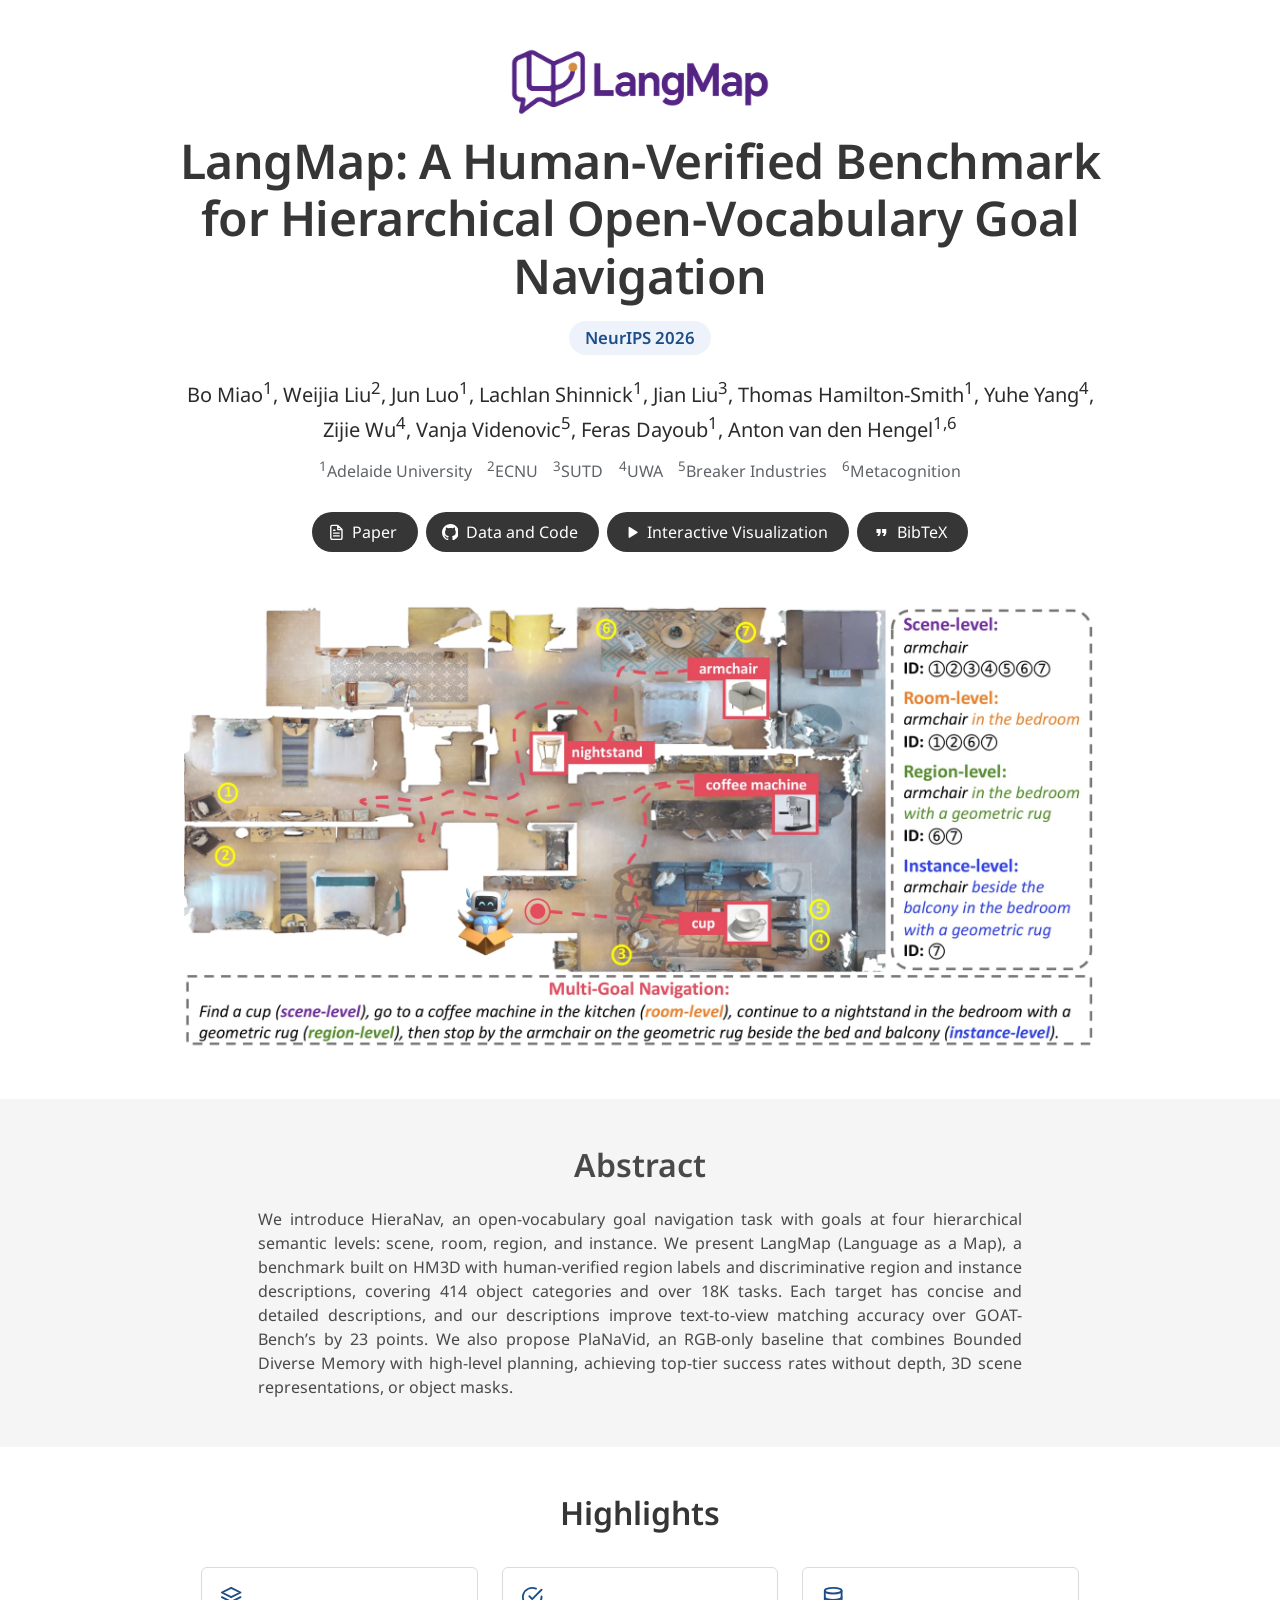
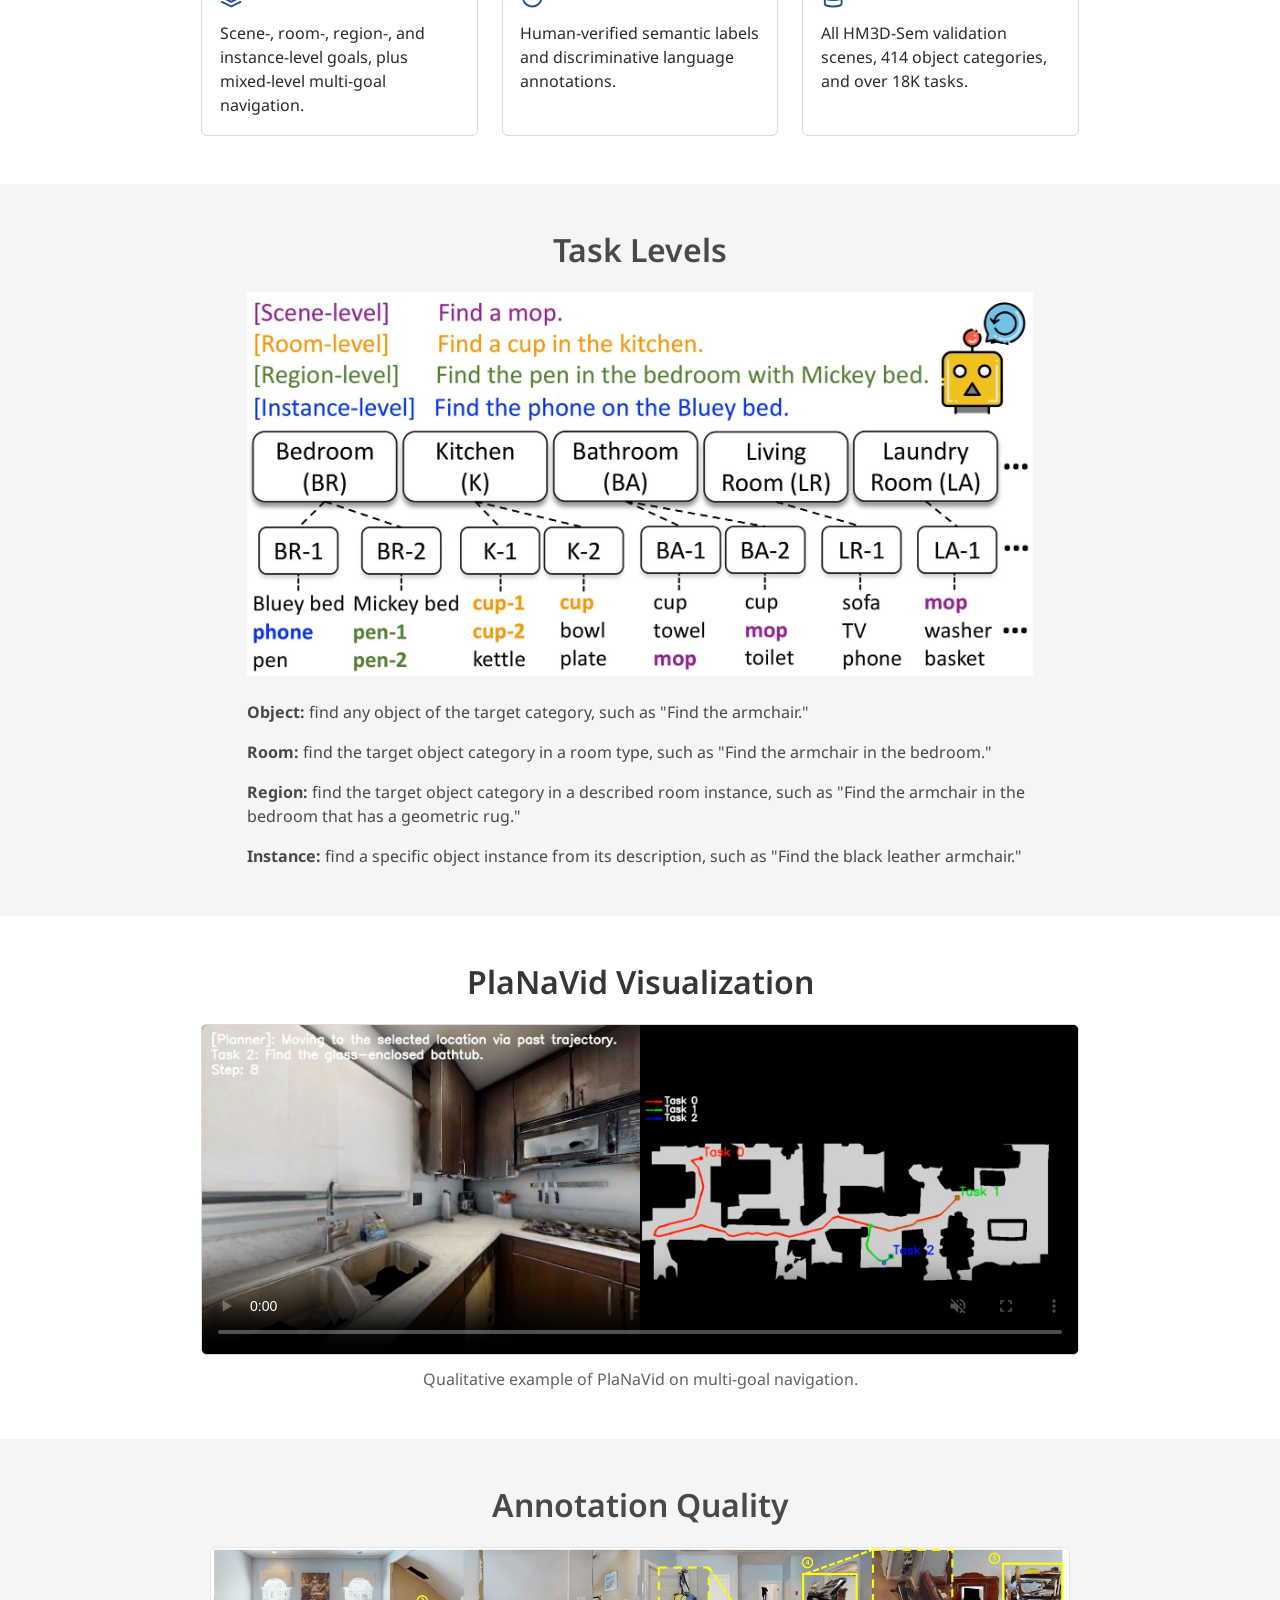
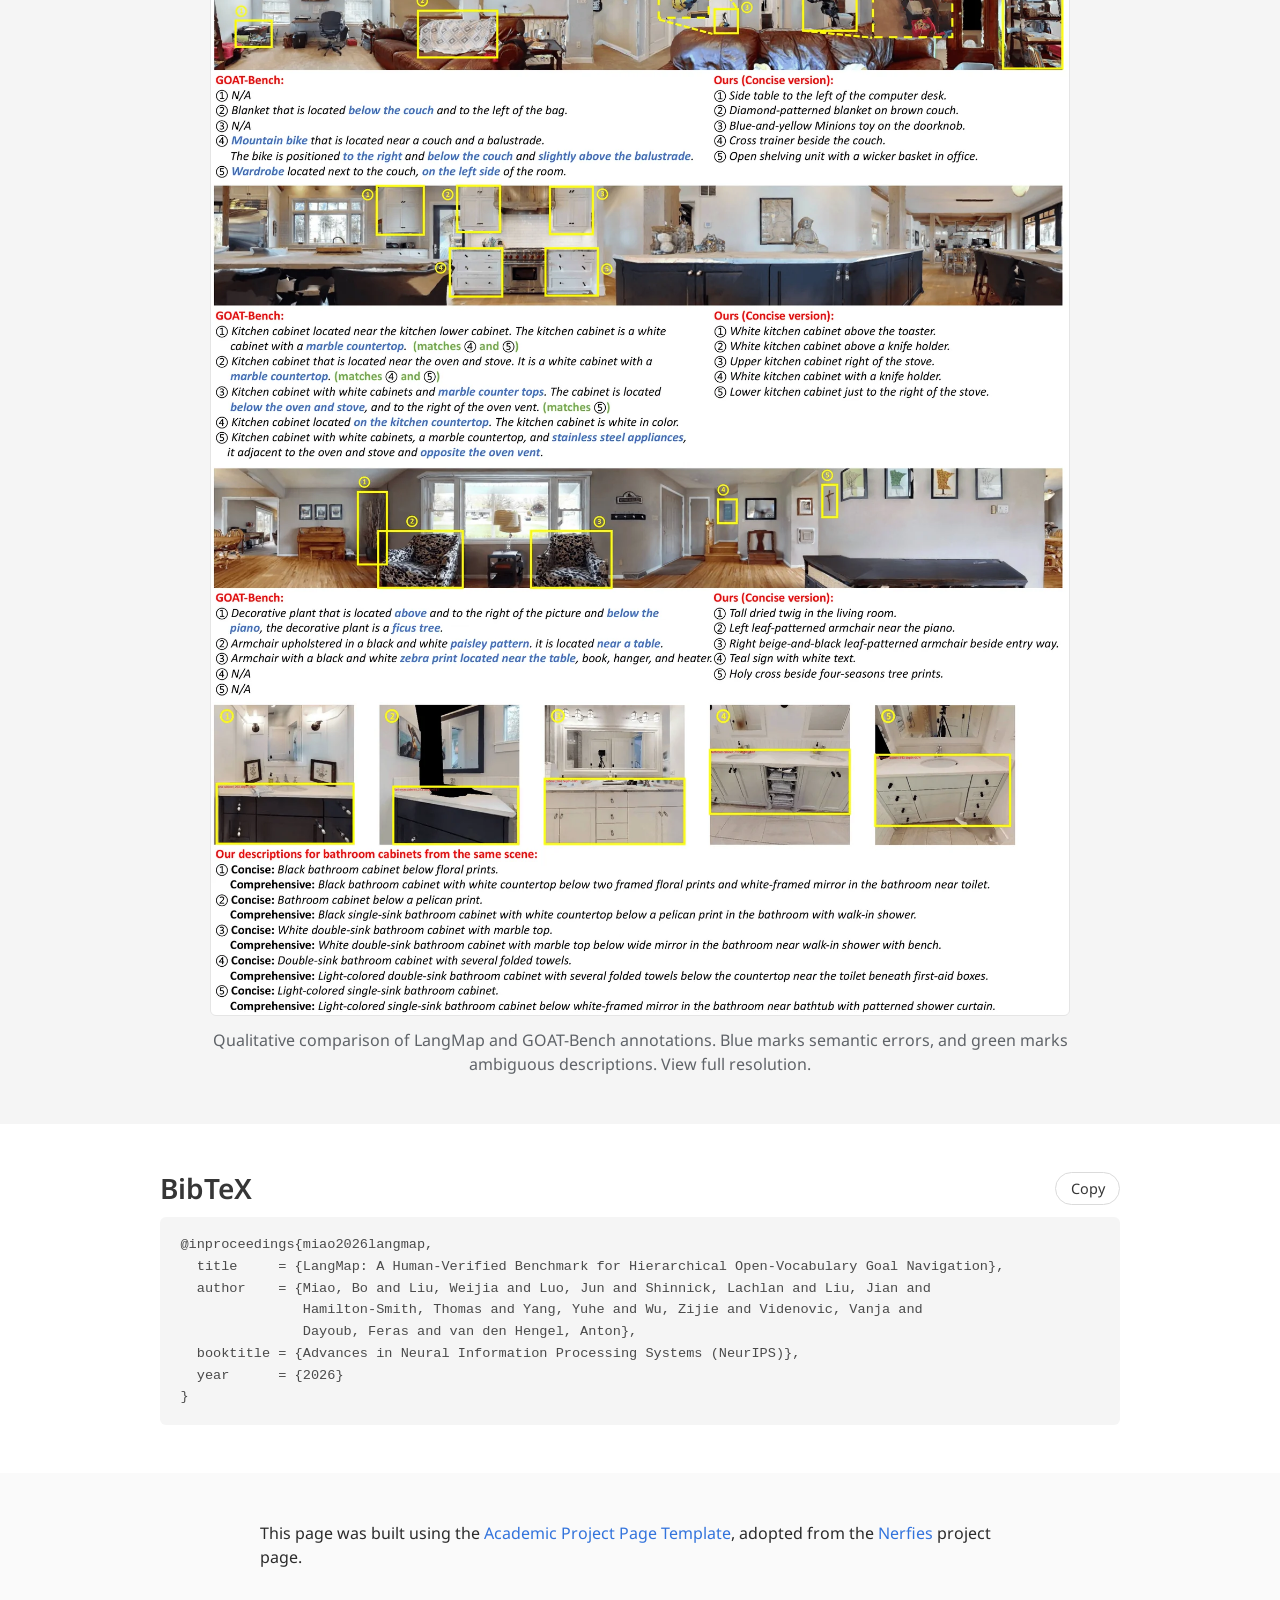
==== commit aa25ecb8: "LangMap: shorten the abstract" ====
--- a/LangMap/index.html
+++ b/LangMap/index.html
@@ -113,13 +113,7 @@
           <h2 class="title is-3">Abstract</h2>
           <div class="content has-text-justified">
             <p>
-              Language-conditioned goal navigation (LGN) requires embodied agents to locate user-specified targets without step-by-step guidance. However, existing benchmarks largely focus on category-level goals or rely on instance descriptions generated by vision-language models, which often contain ambiguities and semantic errors, limiting systematic and reliable evaluation. We introduce HieraNav, an open-vocabulary LGN task with goals at four hierarchical semantic levels: scene, room, region, and instance. We present Language as a Map (LangMap), the first LGN benchmark to enrich real-world indoor 3D scans with human-verified semantic annotations supporting tasks across all four goal levels.
-            </p>
-            <p>
-              Built on HM3D using a contrastive annotation protocol that compares same-scene regions and instances, LangMap provides region labels and discriminative region and instance descriptions covering 414 object categories and contains over 18K tasks. Each target has concise and detailed descriptions, enabling evaluation across instruction styles. Automated and human evaluations validate our annotation quality: our descriptions improve text-to-view matching accuracy over GOAT-Bench&rsquo;s by 23 points on all shared annotated instances, and an independent human audit yields 92.5% unique-and-correct matches.
-            </p>
-            <p>
-              We also propose PlaNaVid, an RGB-only baseline that combines Bounded Diverse Memory with high-level planning to prime a reactive policy for multi-goal navigation, achieving top-tier success rates without depth, 3D scene representations, or object masks. Further analyses reveal that exploration and hierarchical disambiguation failures become more prominent at finer goal levels, while long-tail categories, small objects, distant targets, timely stopping, and multi-goal completion remain challenging.
+              We introduce HieraNav, an open-vocabulary goal navigation task with goals at four hierarchical semantic levels: scene, room, region, and instance. We present LangMap (Language as a Map), a benchmark built on HM3D with human-verified region labels and discriminative region and instance descriptions, covering 414 object categories and over 18K tasks. Each target has concise and detailed descriptions, and our descriptions improve text-to-view matching accuracy over GOAT-Bench&rsquo;s by 23 points. We also propose PlaNaVid, an RGB-only baseline that combines Bounded Diverse Memory with high-level planning, achieving top-tier success rates without depth, 3D scene representations, or object masks.
             </p>
           </div>
         </div>
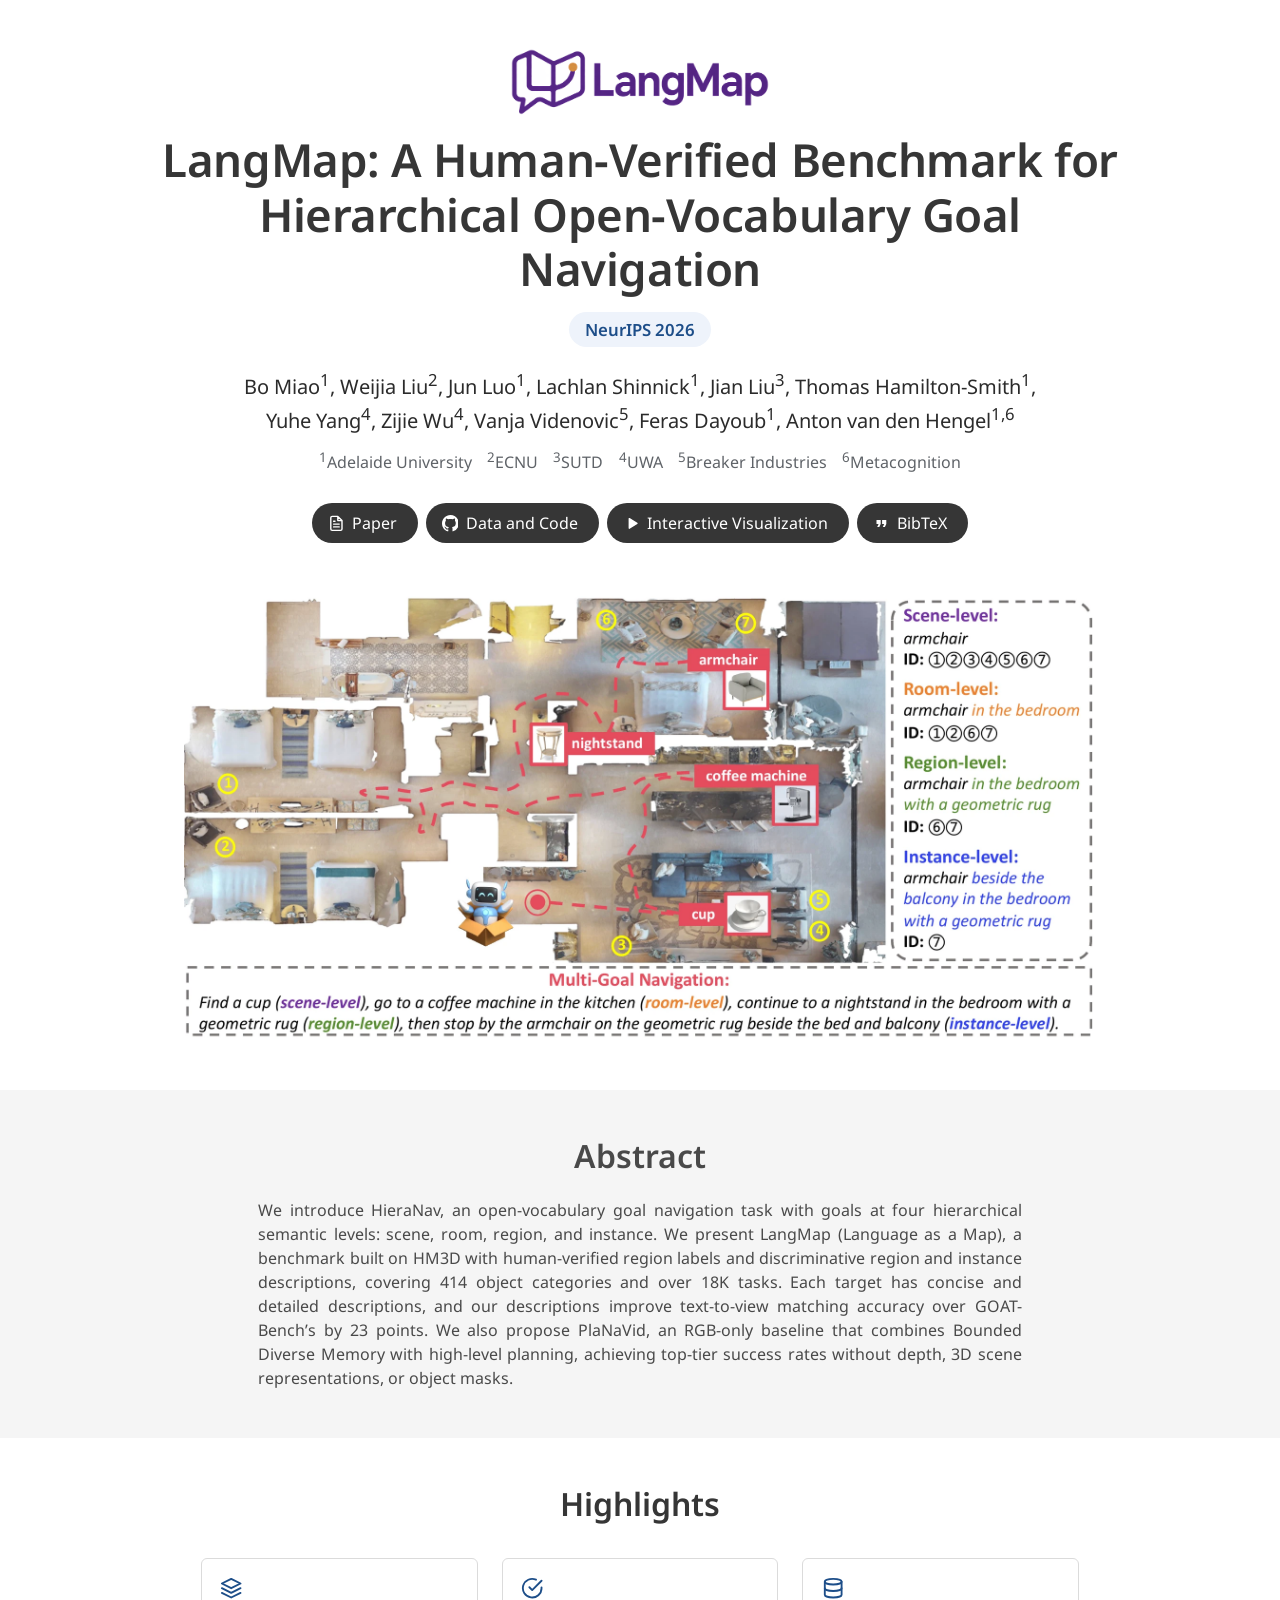
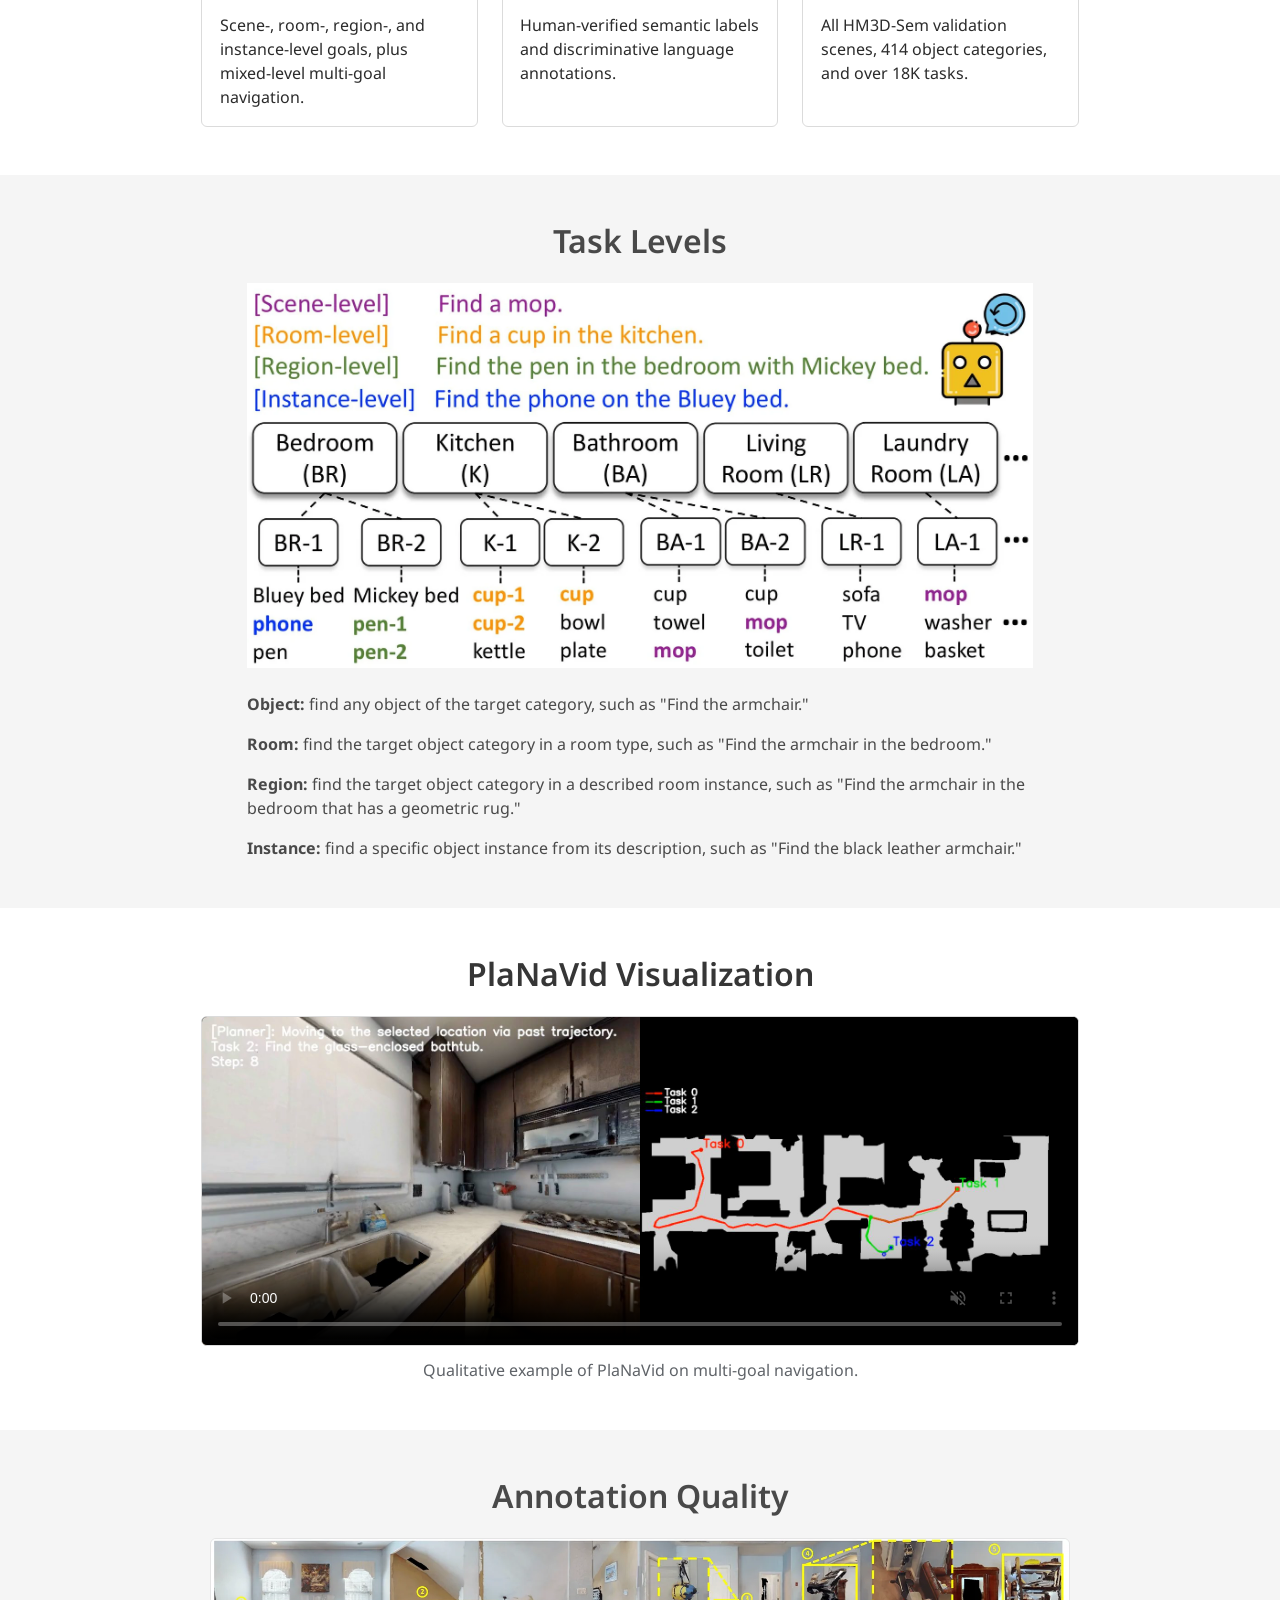
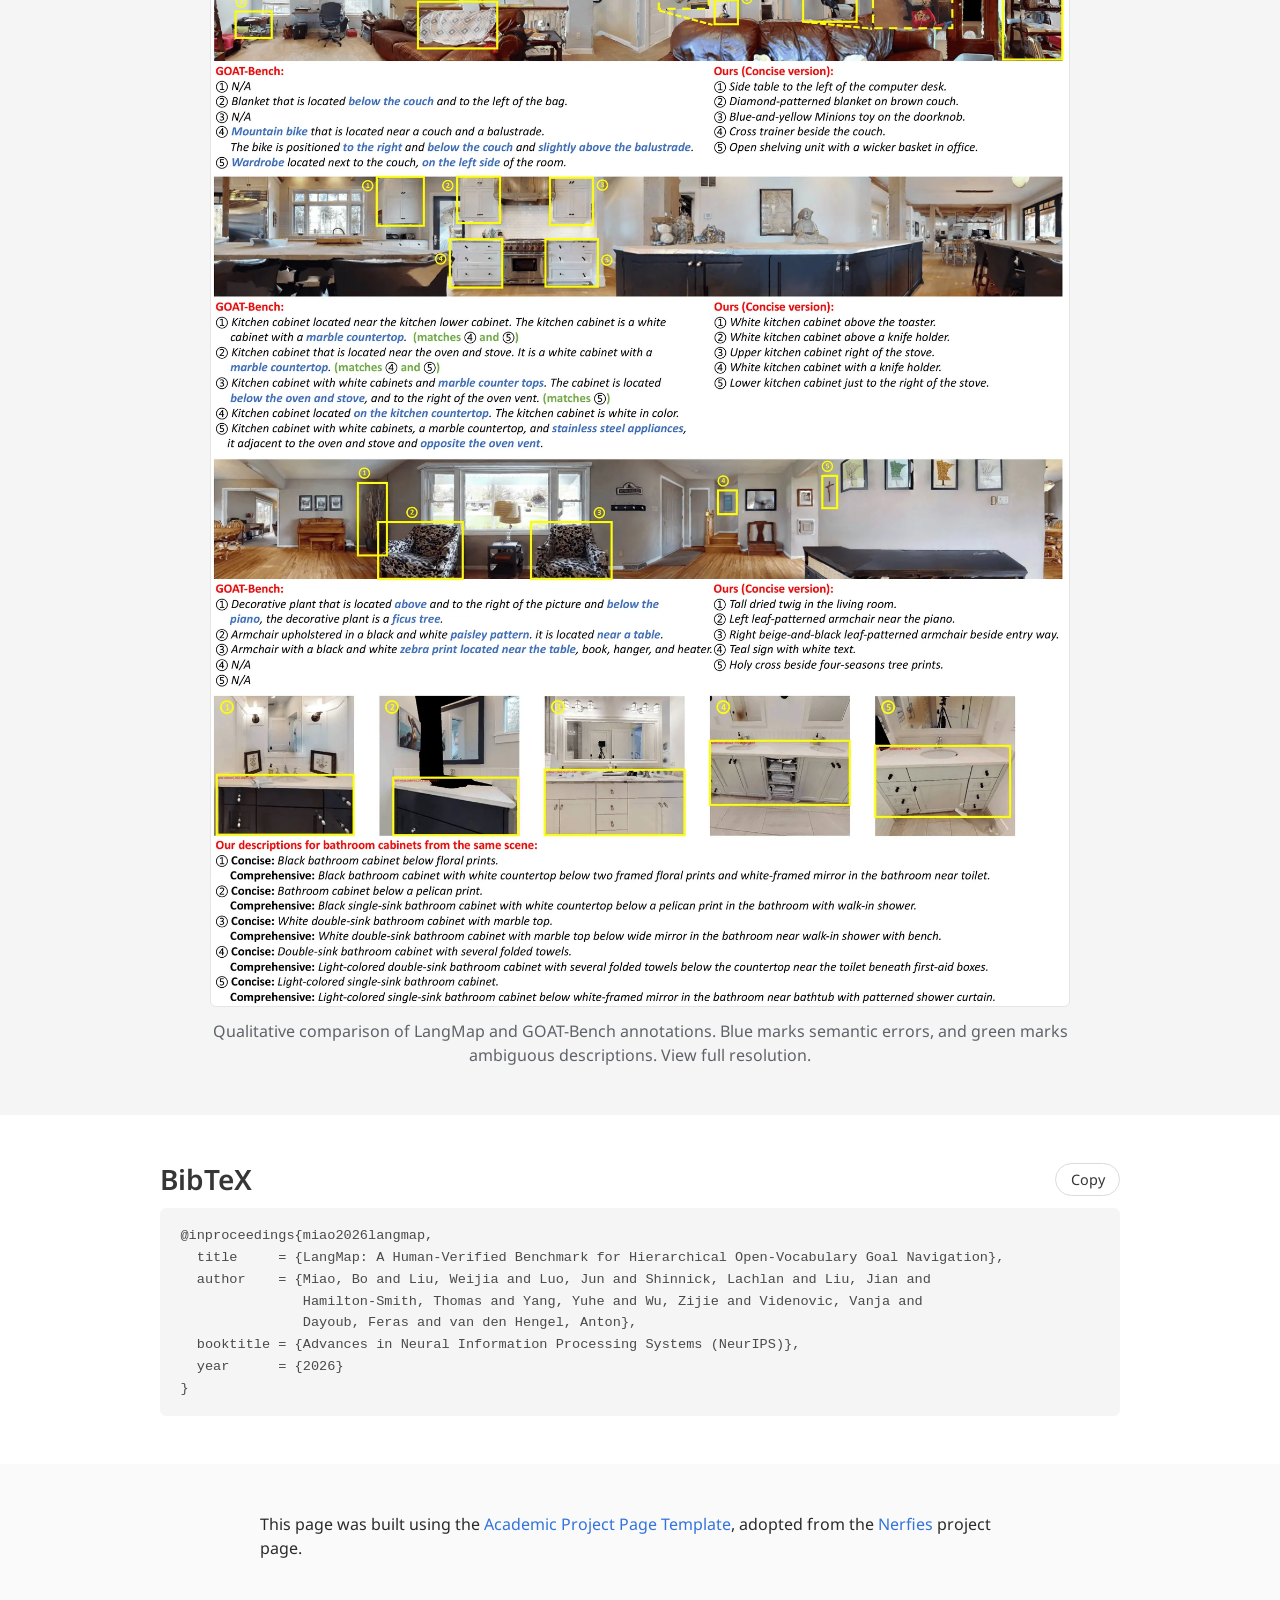
==== commit 3b4ba048: "LangMap: break the author list after the sixth author" ====
--- a/LangMap/index.html
+++ b/LangMap/index.html
@@ -50,6 +50,7 @@
               <span class="author-block">Lachlan Shinnick<sup>1</sup>,</span>
               <span class="author-block">Jian Liu<sup>3</sup>,</span>
               <span class="author-block">Thomas Hamilton-Smith<sup>1</sup>,</span>
+              <br class="author-break">
               <span class="author-block">Yuhe Yang<sup>4</sup>,</span>
               <span class="author-block">Zijie Wu<sup>4</sup>,</span>
               <span class="author-block">Vanja Videnovic<sup>5</sup>,</span>
--- a/LangMap/static/css/index.css
+++ b/LangMap/static/css/index.css
@@ -11,6 +11,7 @@
 }
 
 .publication-title {
+  font-size: clamp(1.65rem, 4.3vw, 2.85rem) !important; /* largest size that keeps the title on two lines */
   line-height: 1.2;
   letter-spacing: -0.01em;
   margin-bottom: 1rem !important;
@@ -38,6 +39,13 @@
 
 .author-block {
   display: inline-block;
+}
+
+/* line break after the sixth author only where both lines fit */
+@media (max-width: 899px) {
+  .author-break {
+    display: none;
+  }
 }
 
 .affiliations {
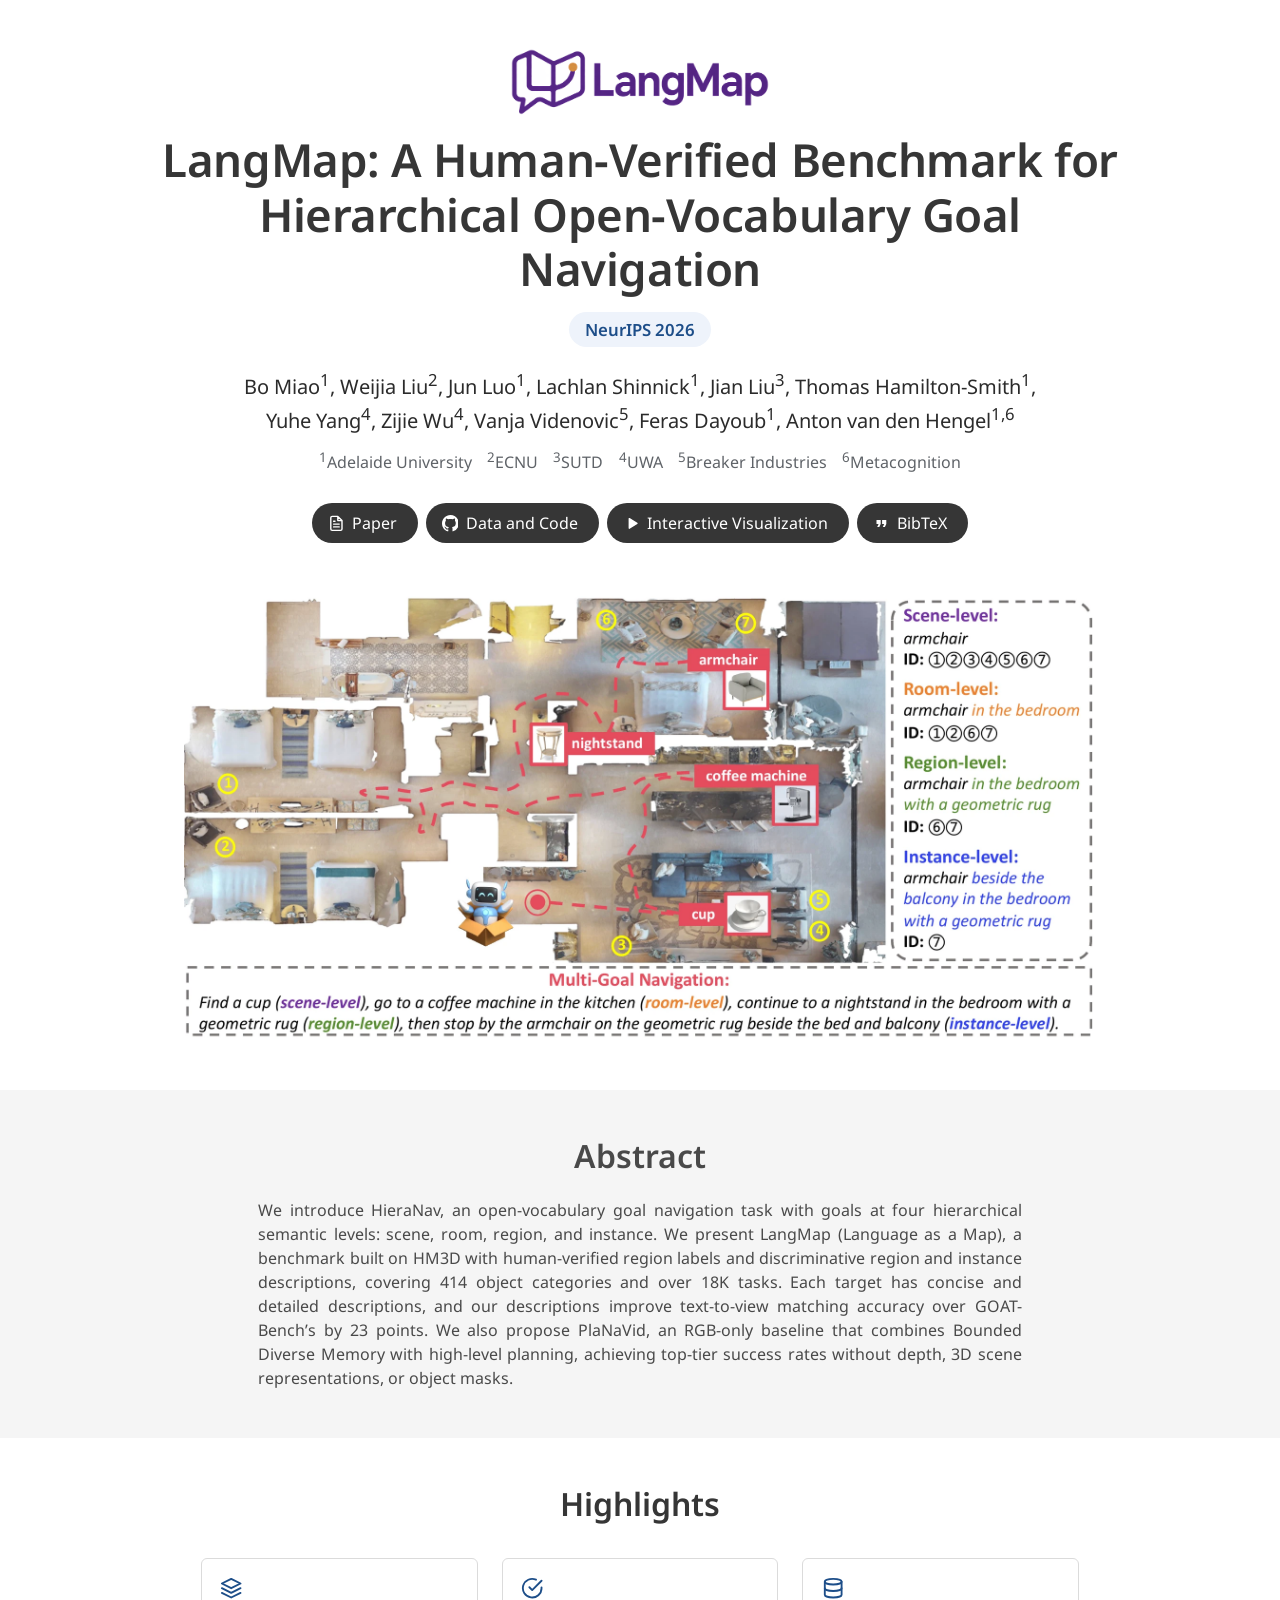
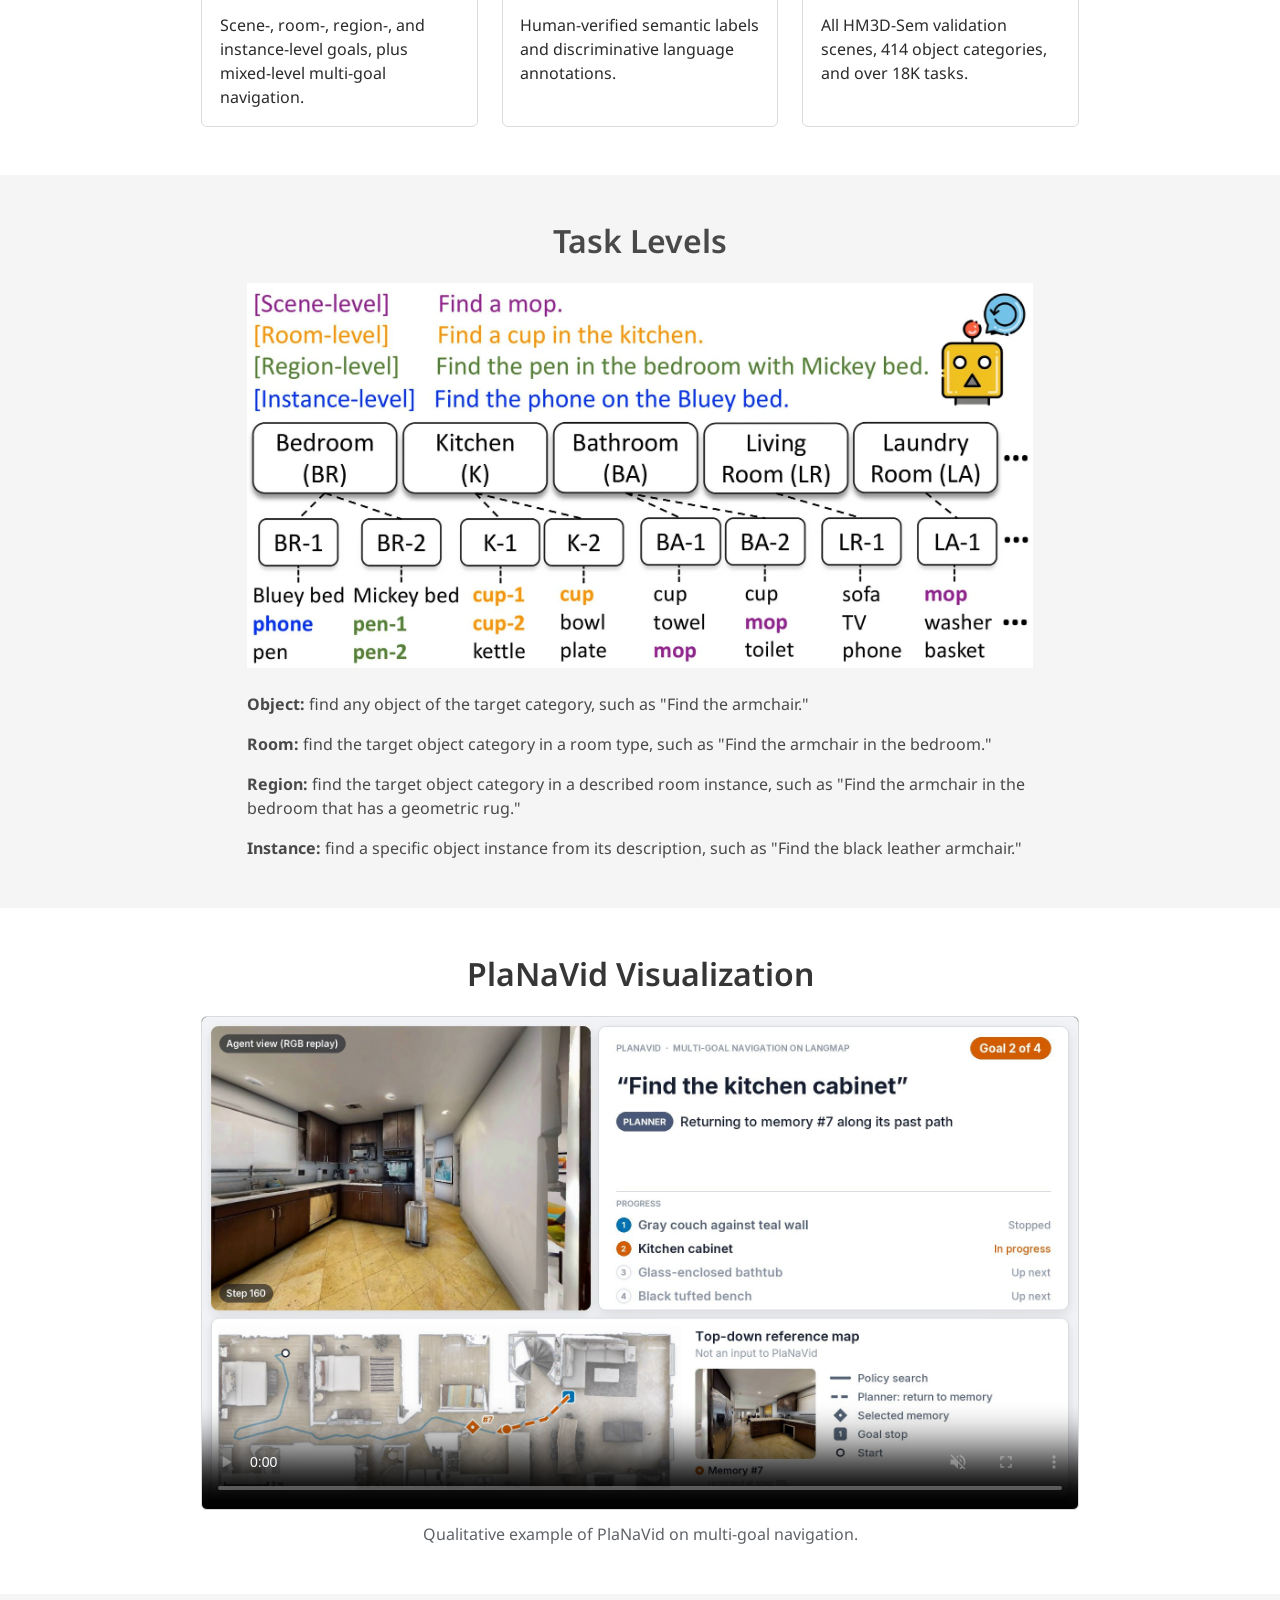
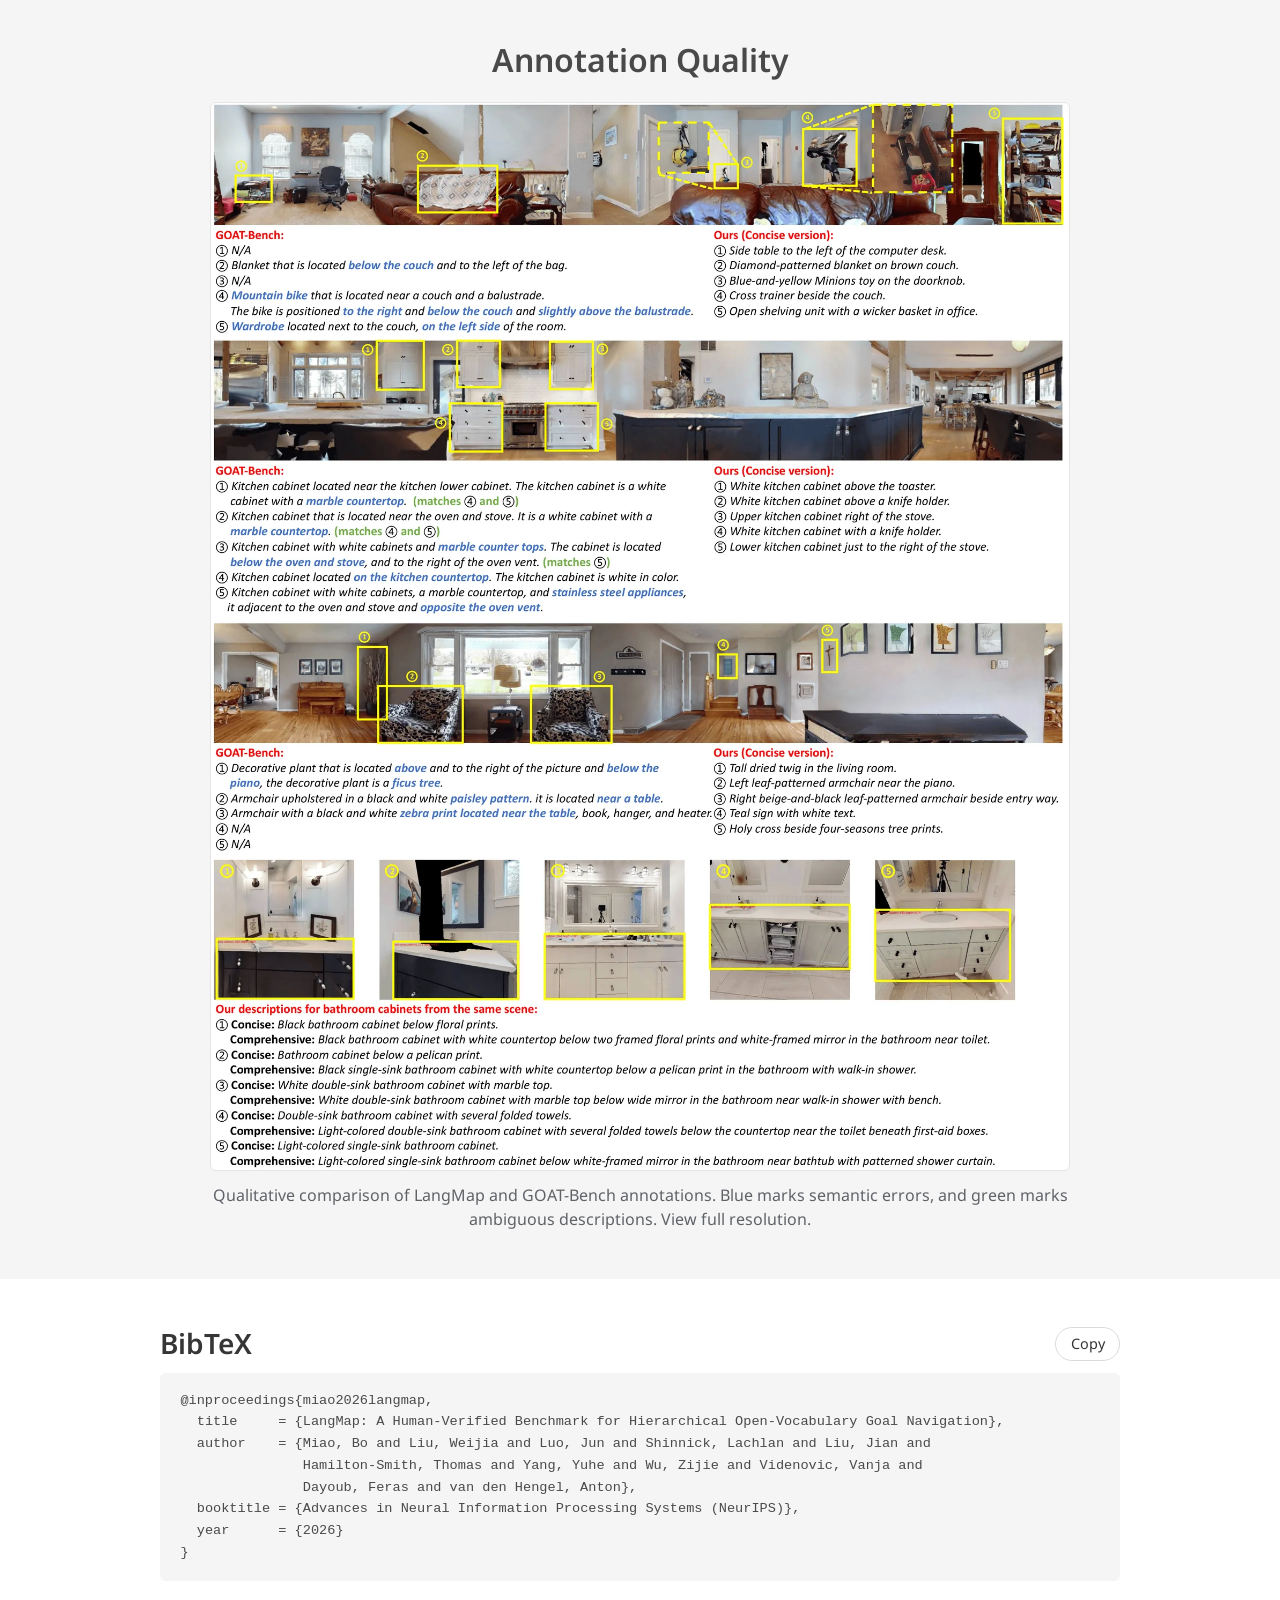
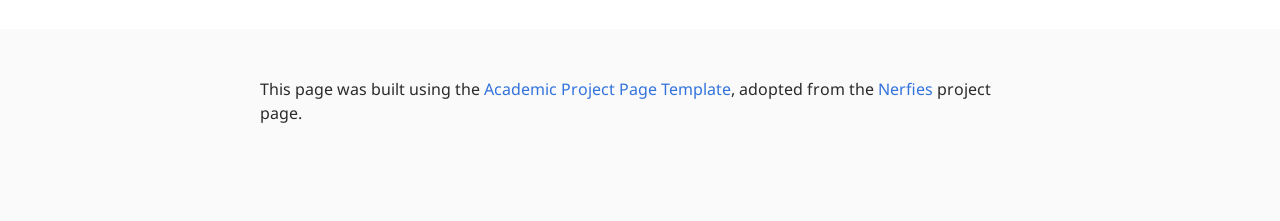
==== commit 6a2c82bb: "LangMap: new PlaNaVid demo video (1080p) and poster" ====
--- a/LangMap/index.html
+++ b/LangMap/index.html
@@ -169,12 +169,12 @@
     </div>
   </section>
 
-  <section class="section">
+  <section class="section" id="planavid-visualization">
     <div class="container is-max-desktop">
       <div class="columns is-centered has-text-centered">
         <div class="column is-11">
           <h2 class="title is-3">PlaNaVid Visualization</h2>
-          <video class="planavid-video" controls muted loop playsinline preload="metadata" poster="./static/images/planavid_poster.jpg" width="1920" height="720">
+          <video class="planavid-video" controls muted loop playsinline preload="metadata" poster="./static/images/planavid_poster.jpg" width="1920" height="1080">
             <source src="./static/videos/PlaNaVid_Multigoal_Navigation.mp4" type="video/mp4">
           </video>
           <p class="is-size-6 mt-3 caption">
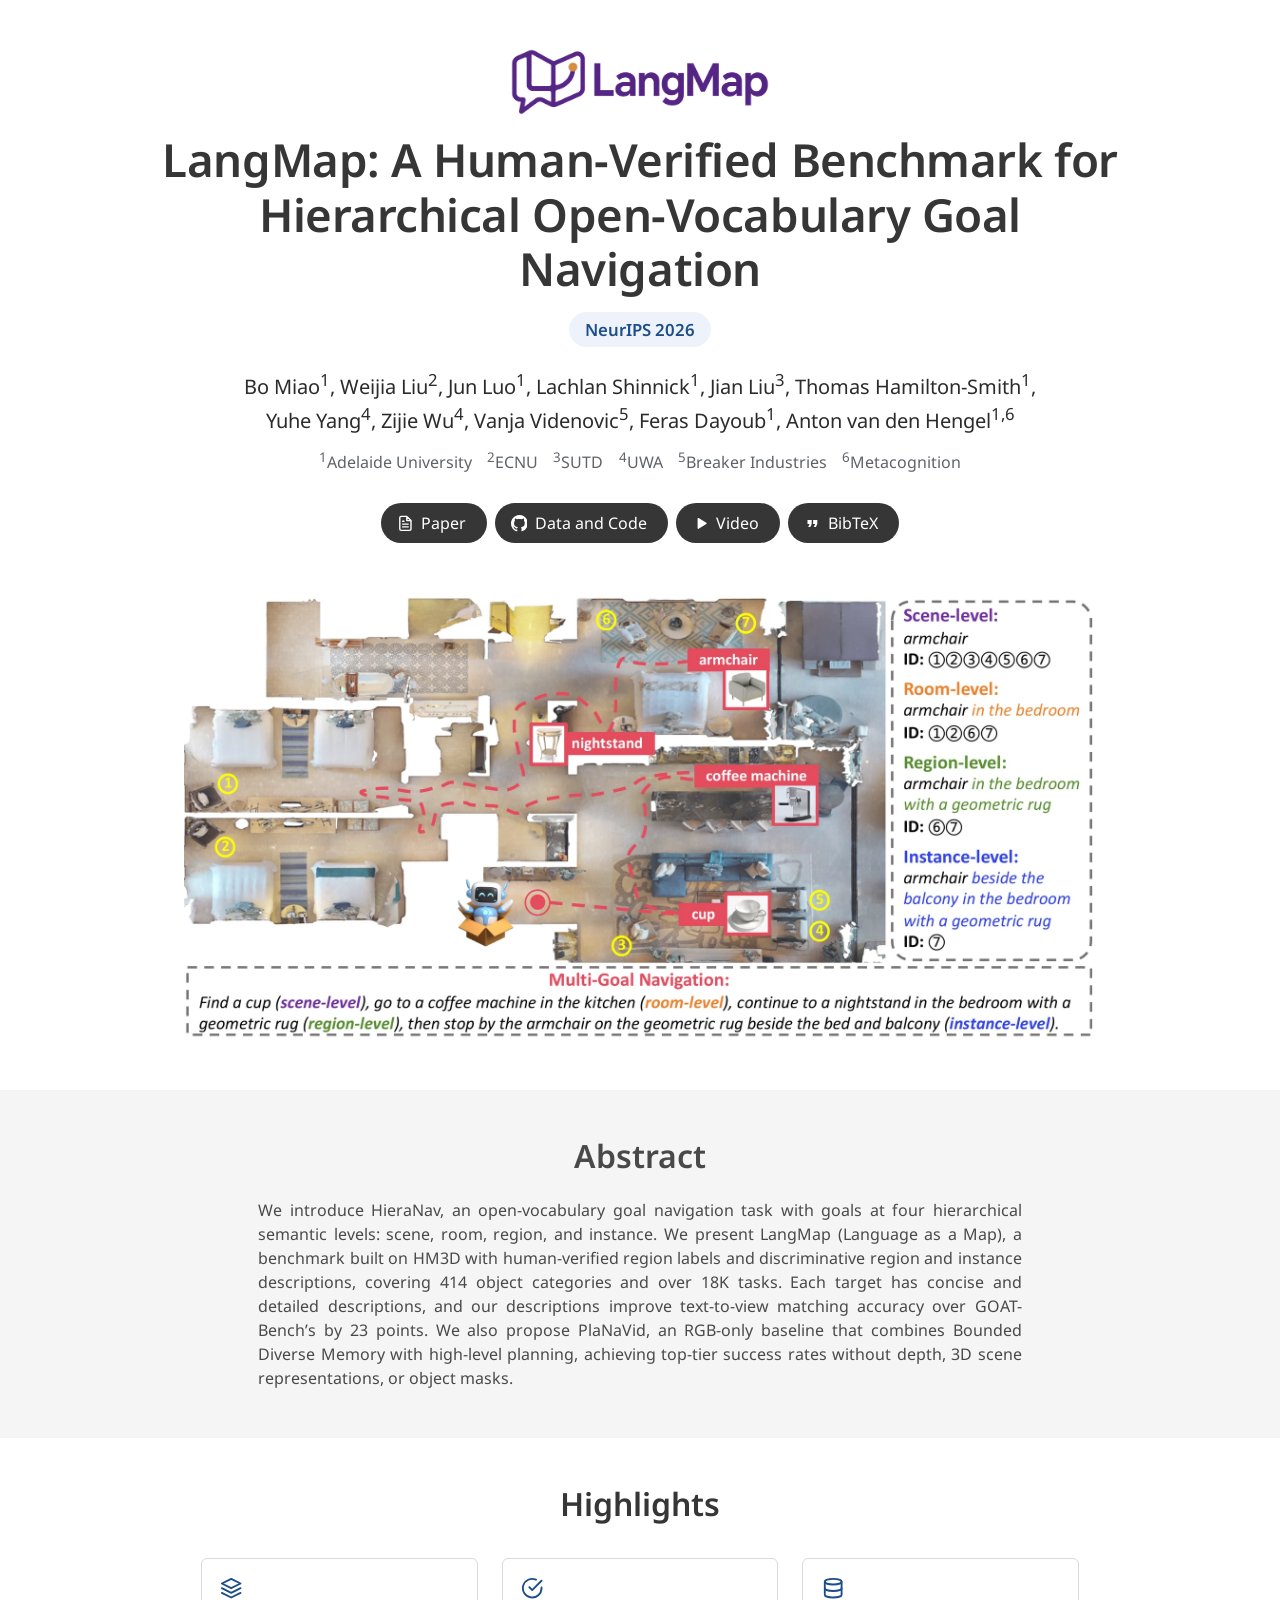
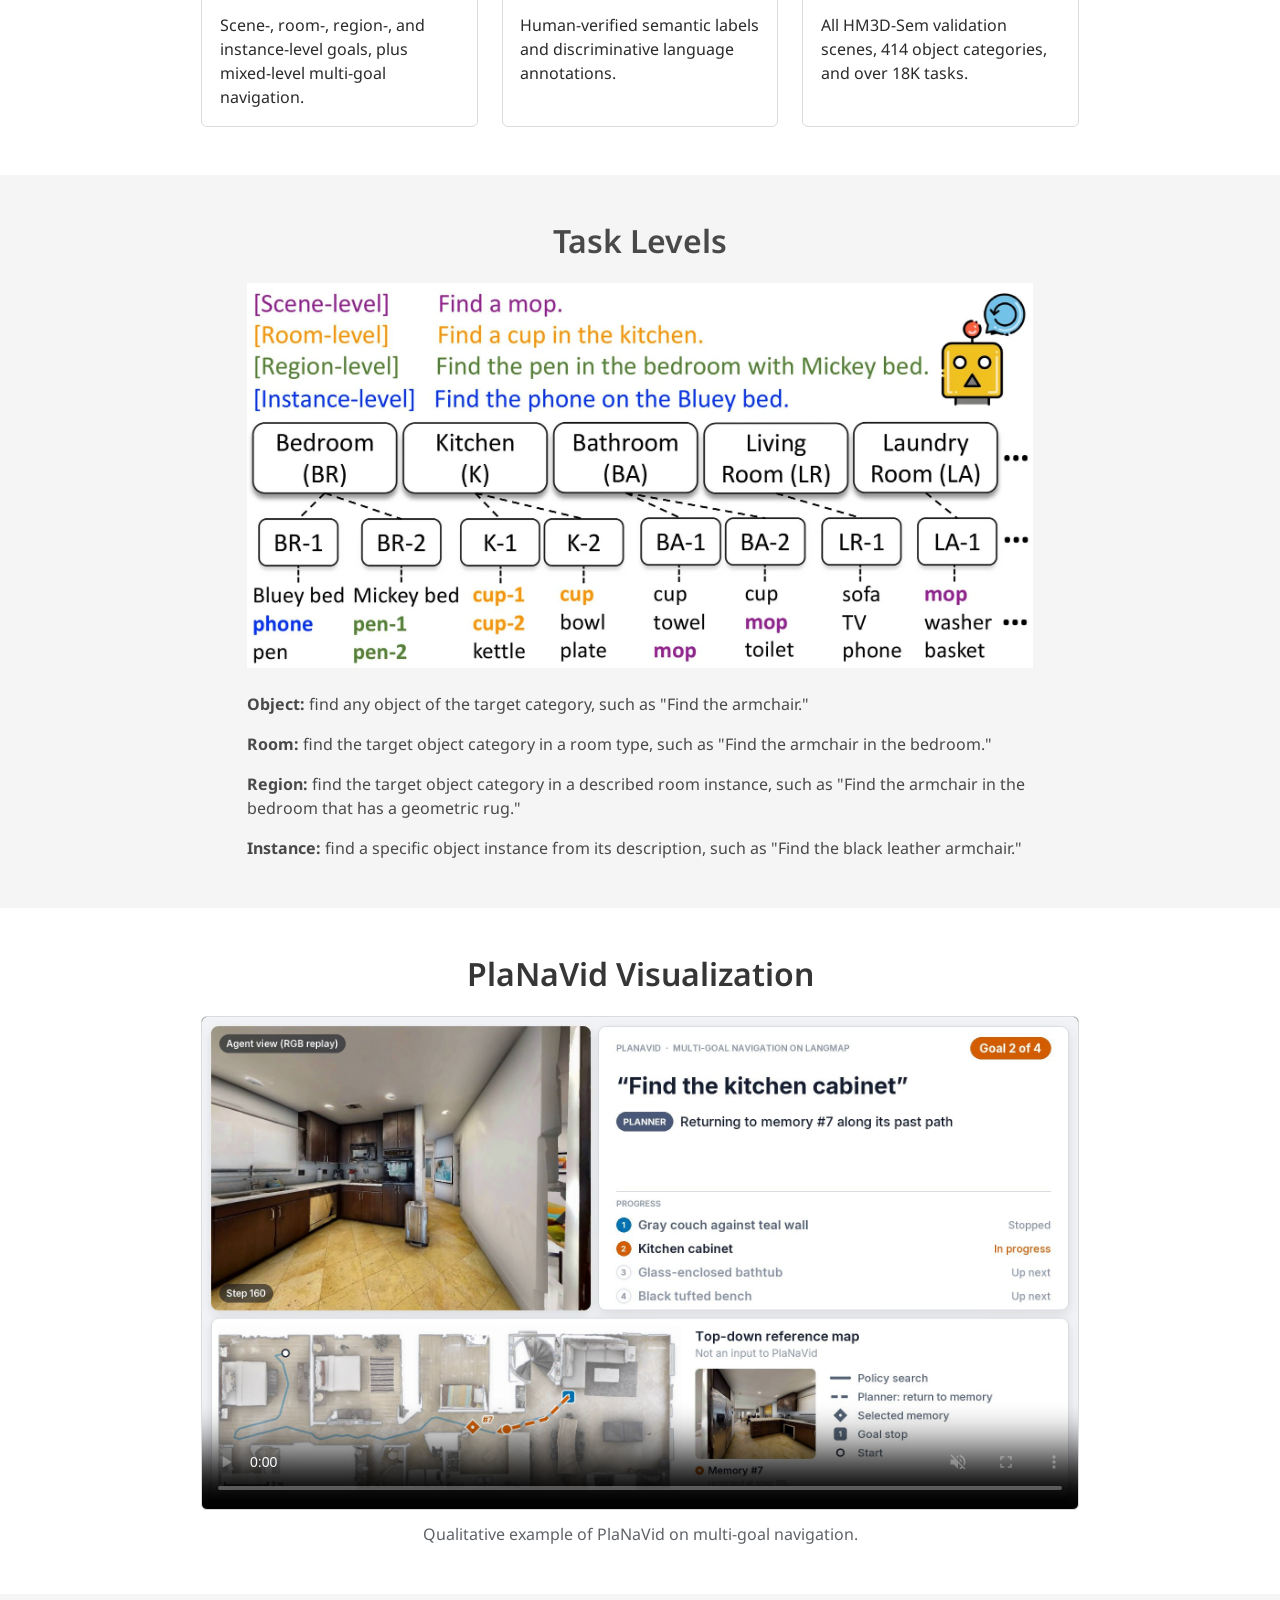
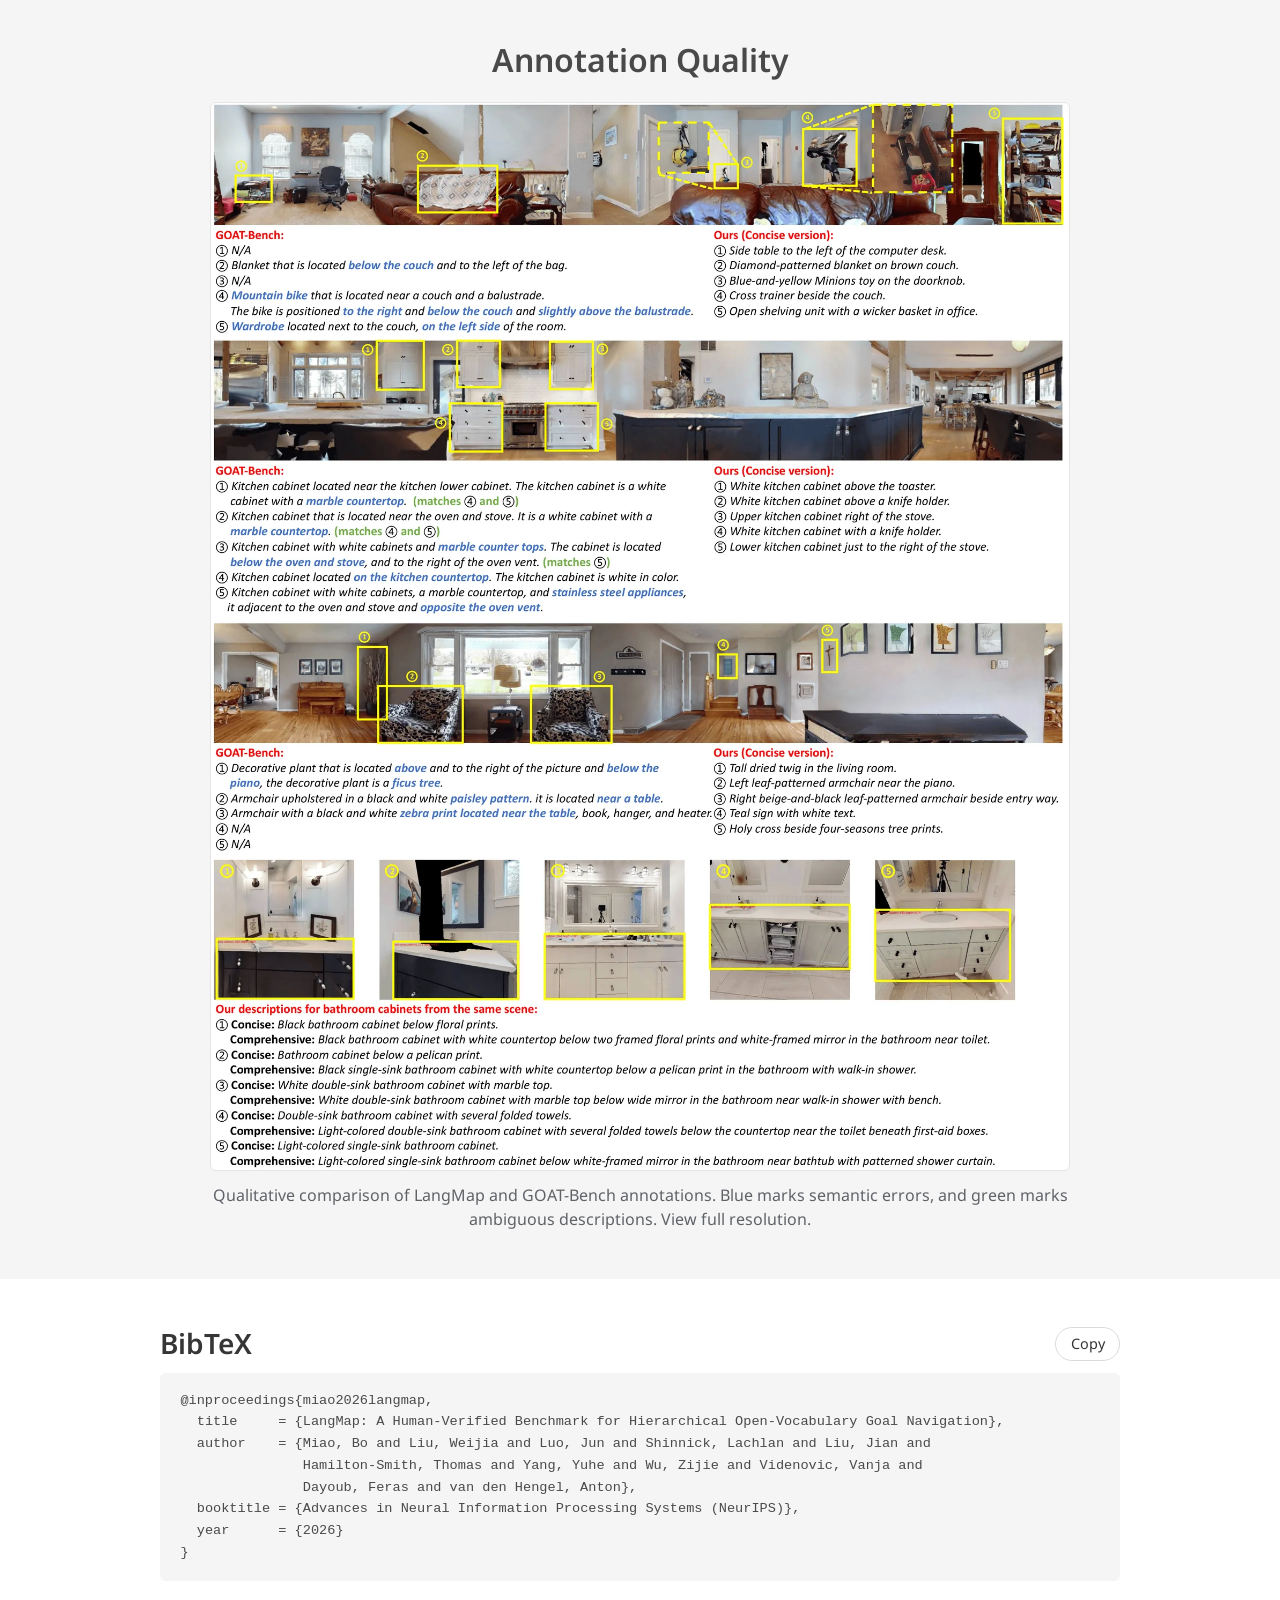
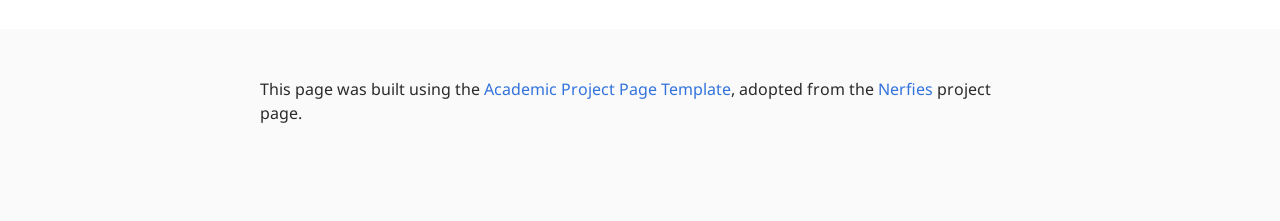
==== commit b64072b6: "LangMap: replace Interactive Visualization button with Video" ====
--- a/LangMap/index.html
+++ b/LangMap/index.html
@@ -81,9 +81,9 @@
                 </a>
               </span>
               <span class="link-block">
-                <a href="https://huggingface.co/spaces/bo-miao/LangMap" target="_blank" rel="noopener" class="button is-normal is-rounded is-dark">
+                <a href="#planavid-visualization" class="button is-normal is-rounded is-dark">
                   <span class="icon"><svg viewBox="0 0 24 24" aria-hidden="true"><path fill="currentColor" d="M8 5.14v13.72a1 1 0 0 0 1.52.85l10.9-6.86a1 1 0 0 0 0-1.7L9.52 4.29A1 1 0 0 0 8 5.14Z"/></svg></span>
-                  <span>Interactive Visualization</span>
+                  <span>Video</span>
                 </a>
               </span>
               <span class="link-block">
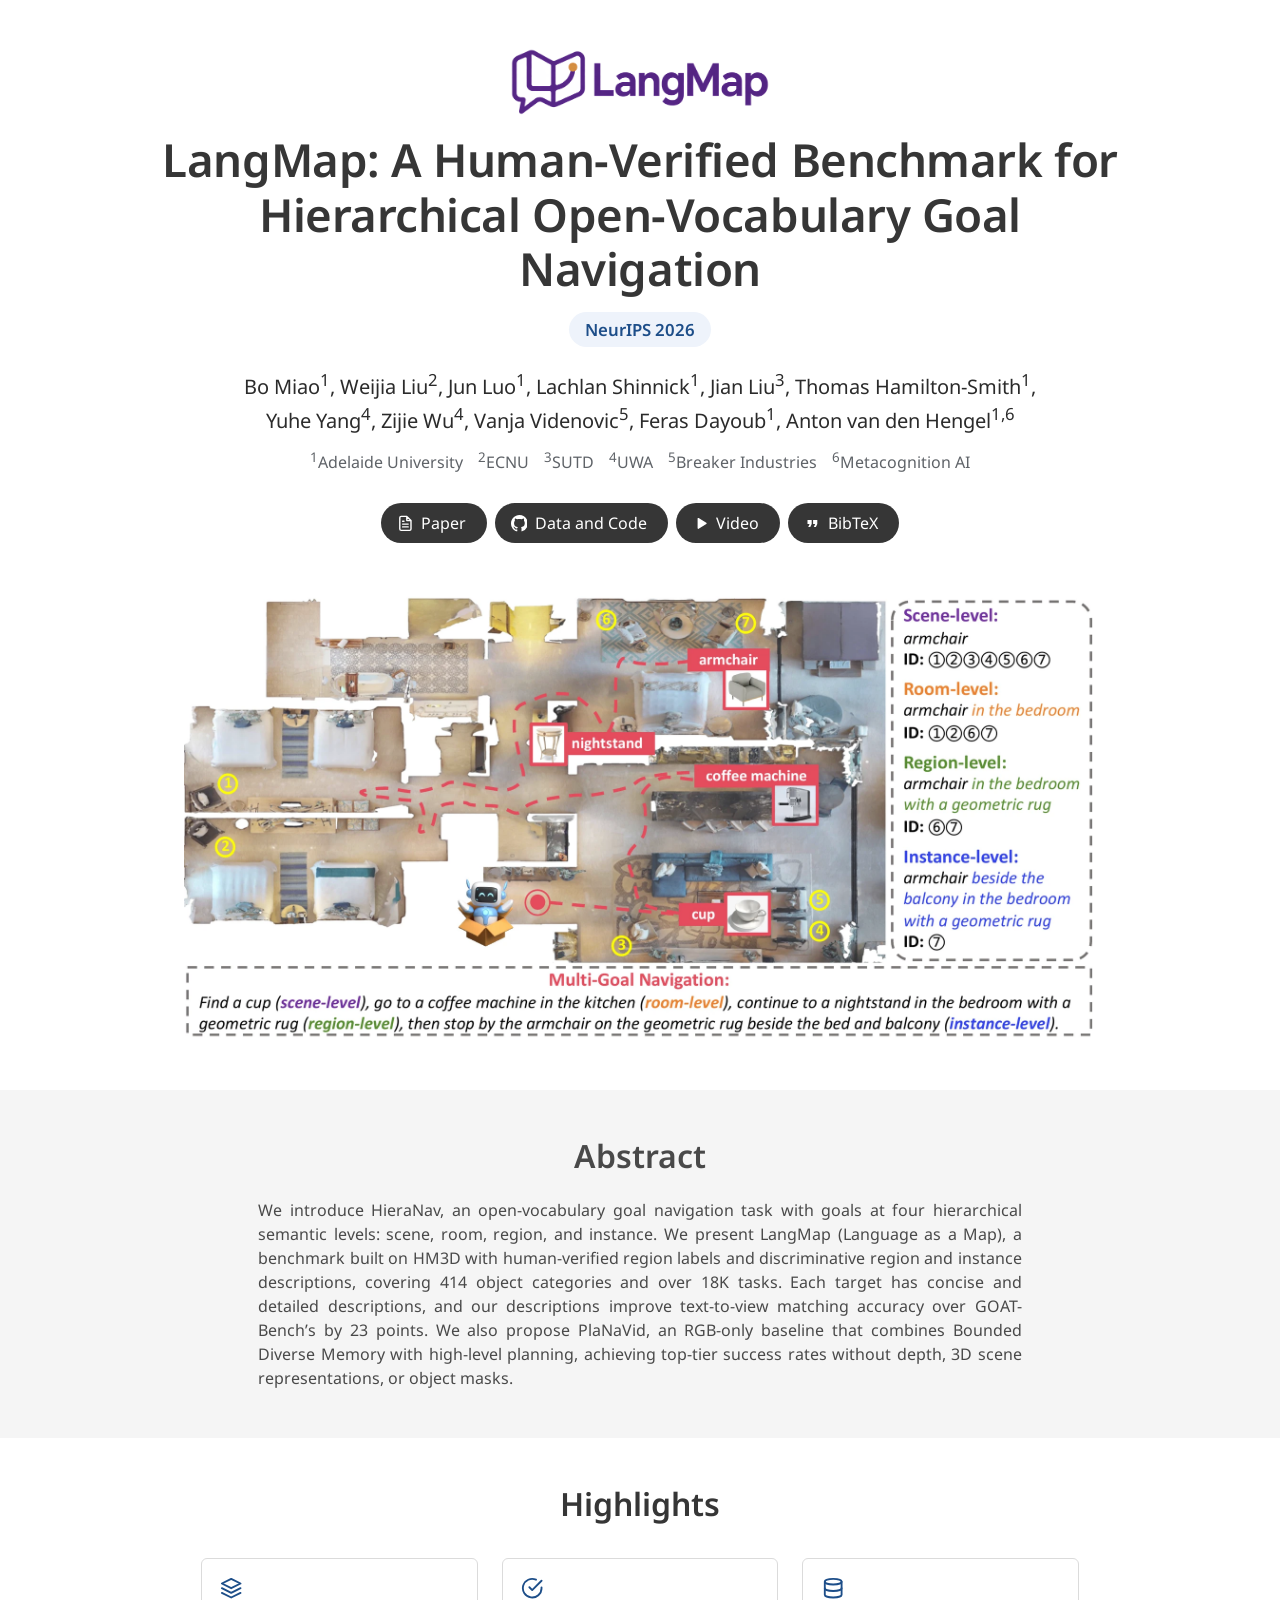
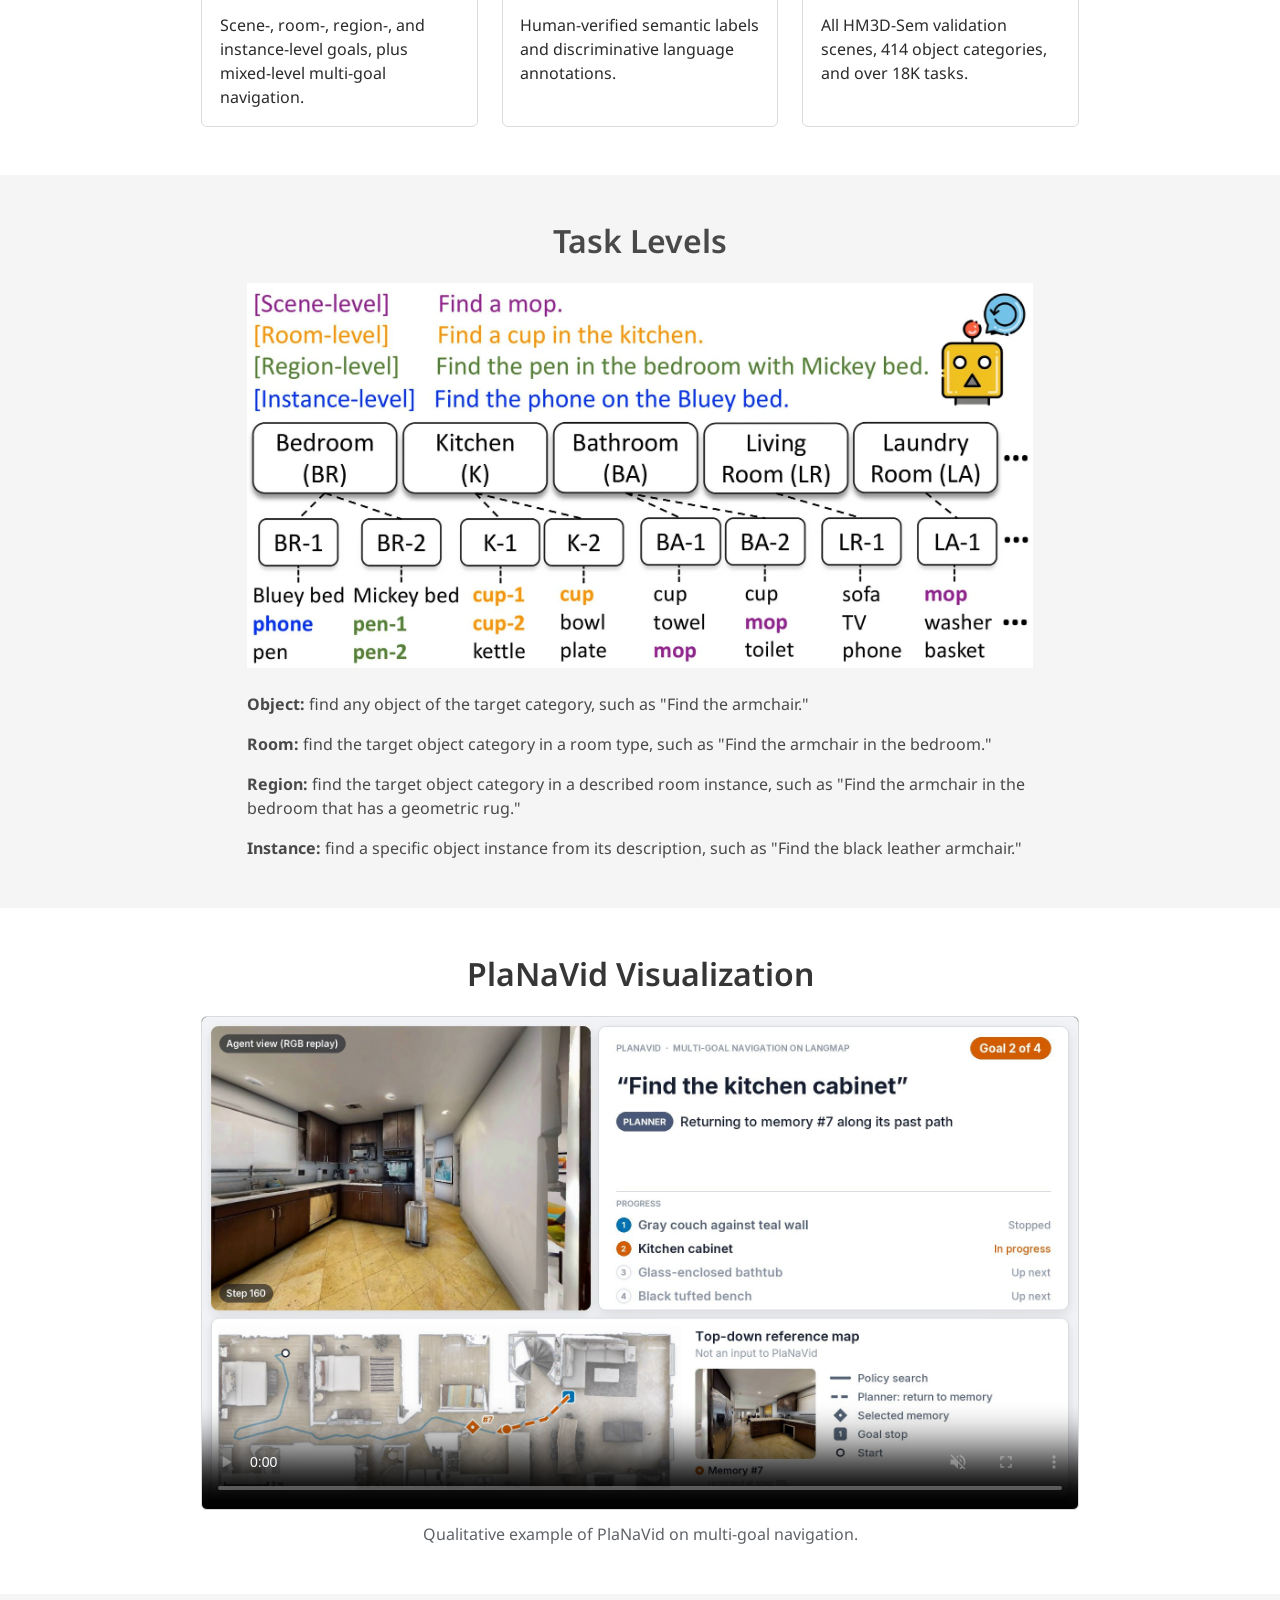
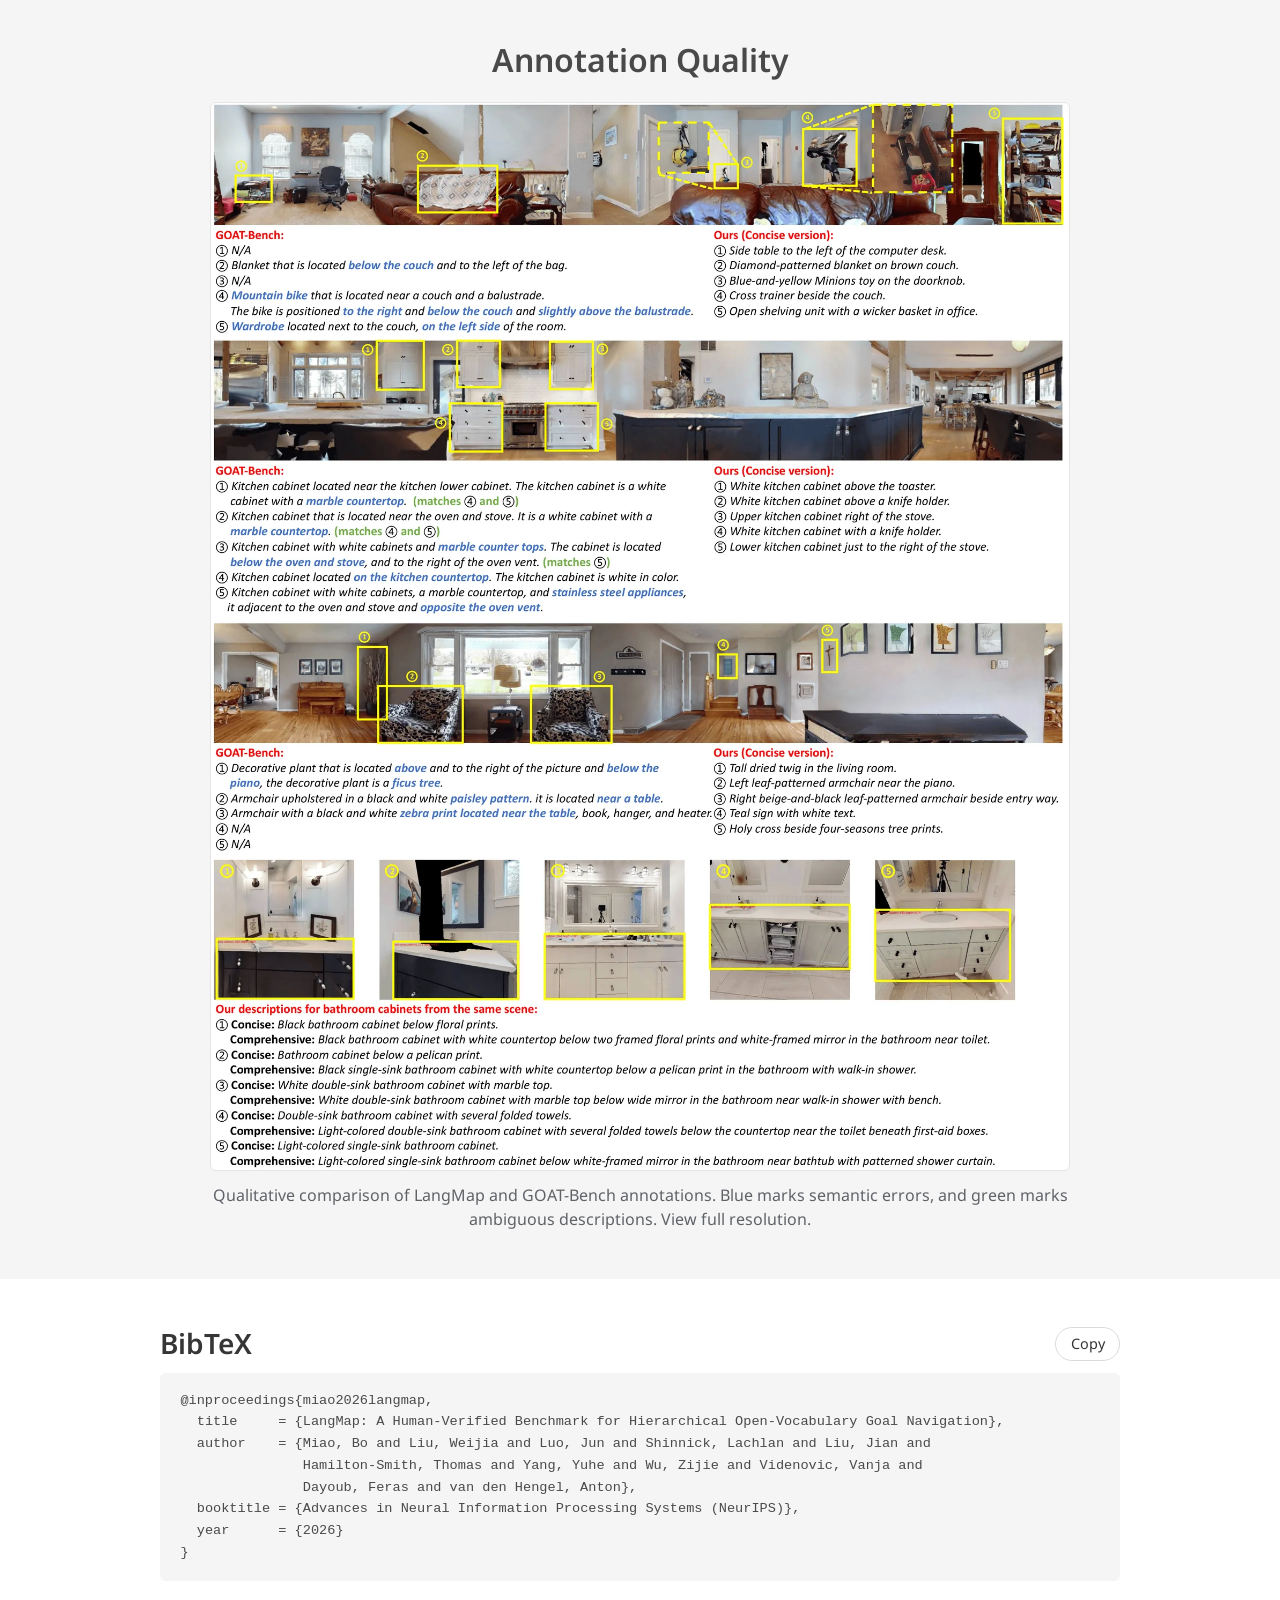
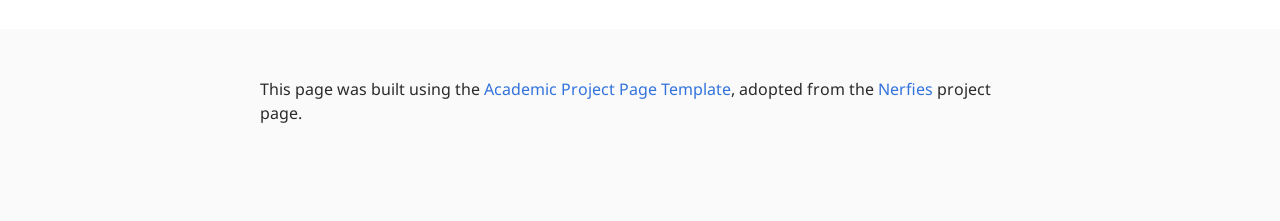
==== commit ce98e23d: "LangMap: affiliation 6 -> Metacognition AI" ====
--- a/LangMap/index.html
+++ b/LangMap/index.html
@@ -64,7 +64,7 @@
               <span class="author-block"><sup>3</sup>SUTD</span>
               <span class="author-block"><sup>4</sup>UWA</span>
               <span class="author-block"><sup>5</sup>Breaker Industries</span>
-              <span class="author-block"><sup>6</sup>Metacognition</span>
+              <span class="author-block"><sup>6</sup>Metacognition AI</span>
             </div>
 
             <div class="publication-links">
